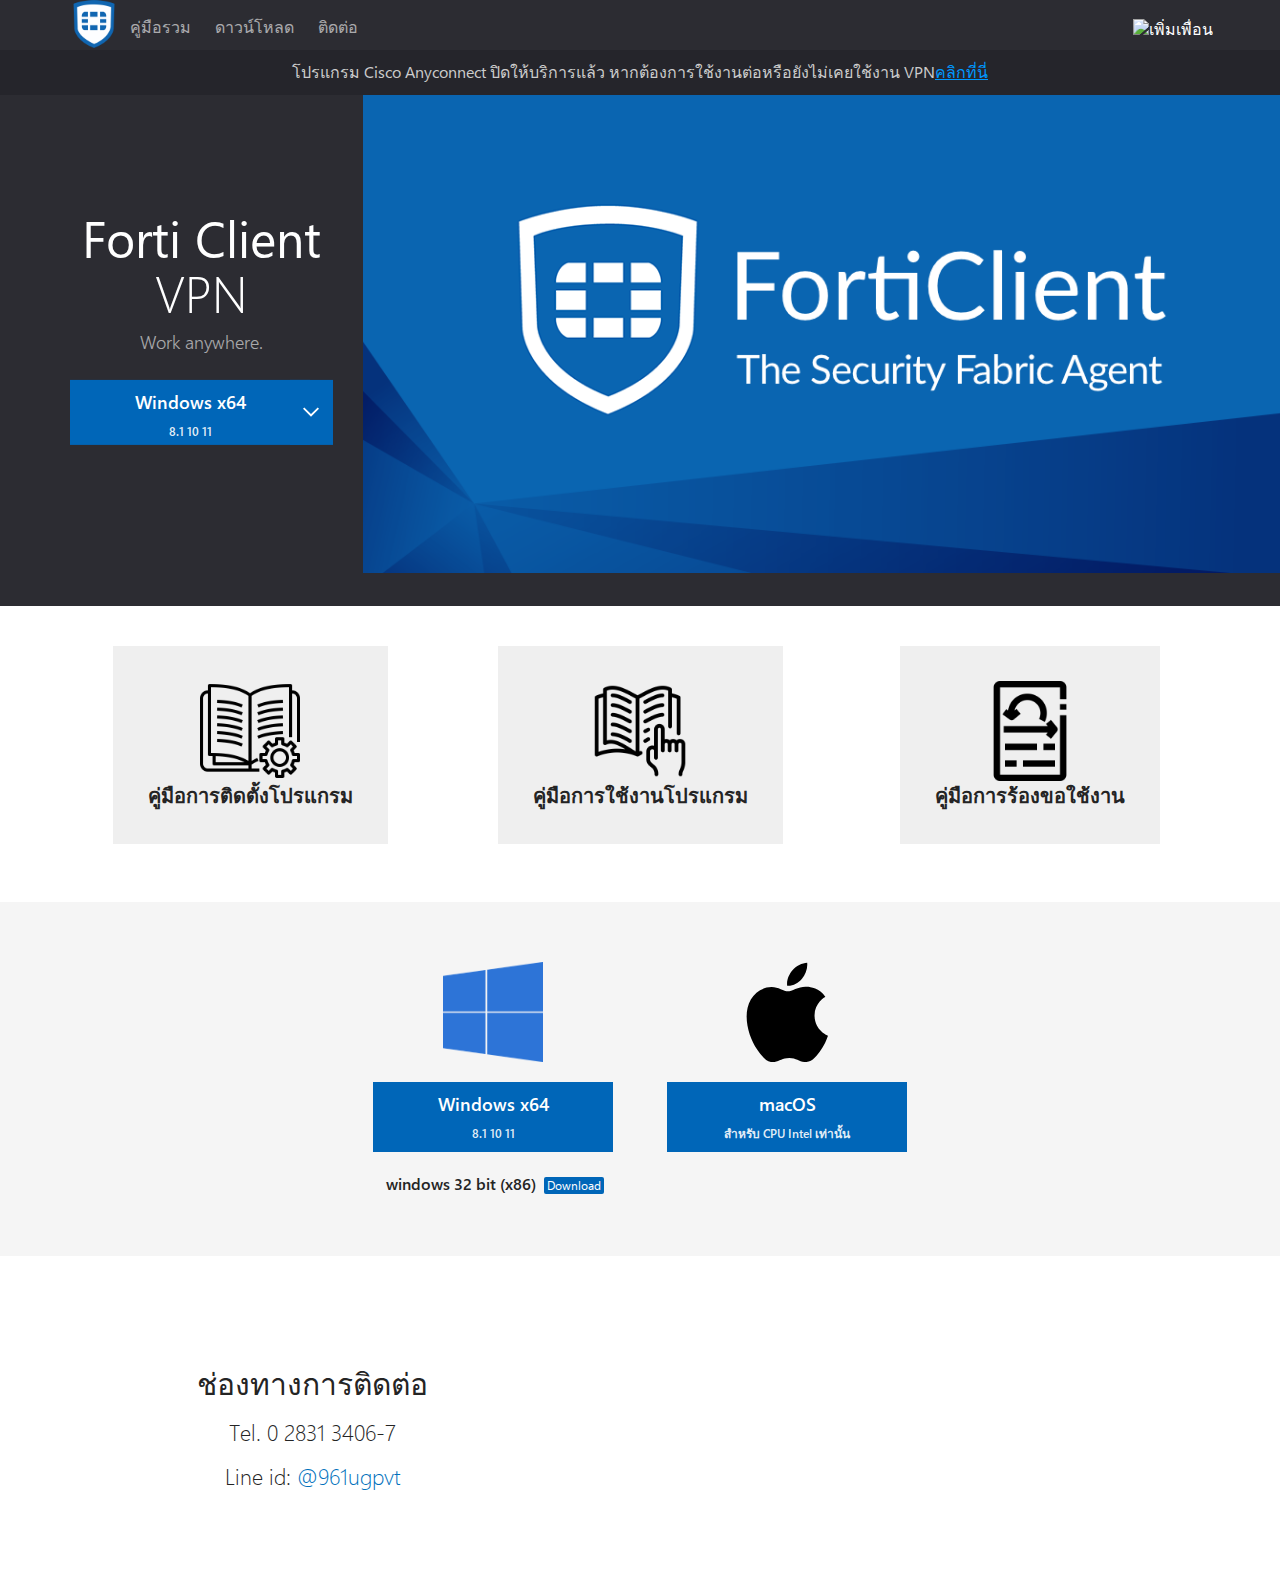
==== index.html @ 99573b60 "optimize" ====
<!DOCTYPE html><html lang="en"><head>
  <head>
    <title>docs THP VPN</title>
    <meta charset="utf-8">
    <meta name="viewport" content="width=device-width, initial-scale=1">
    <link rel="stylesheet" href="css/bootstrap.min.css">
    <link rel="stylesheet" href="css/style.css">
    <link rel="icon" type="images/x-icon" href="images/apple-touch-icon.png">
    <style>img { max-width: 150%;width: 1000; }</style>
    
  </head>

<body class="home">

  <div id="main">
          <div class="navbar-fixed-container">
          	<div class="navbar navbar-inverse navbar-fixed-top " data-spy="affix" data-offset-top="1">
          		    <nav role="navigation" aria-label="Top Level">
          	        <div class="container">
                      <div class="navbar-header">
                        <a class="navbar-fixed-container"  href="#"><img src="images/apple-touch-icon.png" alt="..." height="48"></a>
                      </div>
          	            <div class="navbar-collapse collapse">
                          
          	                <ul class="nav navbar-nav navbar-left">
          	                    <li><a id="nav-docs" href="#manaul">คู่มือรวม</a></li>
          	                    <li><a id="nav-updates" href="#alt-downloads">ดาวน์โหลด</a></li>
          	                    <li><a id="nav-blogs" href="#contact">ติดต่อ</a></li>
          	                </ul>
          
          	                <ul class="nav navbar-nav navbar-right" role="presentation">
          	                   <li><a href="https://lin.ee/IXZnVrP" target="_blank"><img src="https://scdn.line-apps.com/n/line_add_friends/btn/th.png" alt="เพิ่มเพื่อน" height="36" border="0" ></a></li></button>
                                
          	                </ul>
          	            </div>
          	        </div>
          	    </nav>
          	<!-- </div> -->
          </div>
    </div>          <div class="updates-banner home ">
              <div class="container">
                  <p class="message"> โปรแกรม Cisco Anyconnect ปิดให้บริการแล้ว หากต้องการใช้งานต่อหรือยังไม่เคยใช้งาน VPN<a href="docs/คู่มือการใช้งานระบบ IT Service .pdf" target="_blank" >คลิกที่นี่</a></p>
              </div>
              <div tabindex="0" role="button" title="Dismiss this update" class="dismiss-btn" id="banner-dismiss-btn"><span class="sr-only">Dismiss this update</span><span aria-hidden="true" class="glyph-icon"></span></div>
          </div>      <div role="main" id="main-content">
        <div class="jumbotron home">
    <div class="container">
        <div class="row">
            <div class="col-md-3 copy">
                <h1><strong>Forti Client</strong>VPN</h1>
                <div class="lead">
                    <p>
                        Work anywhere.</p>
                </div>

                <div id="download-buttons" class="download-hero alt-downloads">
                    <!-- Download for user's current OS -->
                    <div class="primary-buttons">
                      <a class="link-button" href="https://drive.usercontent.google.com/download?id=1W18sMbjW-dSCOQ0Ag4j1mIBR_HqLy32Y&export=download&authuser=0&confirm=t&uuid=a47991e5-3f6d-491d-9067-3ea6e6df6b5f&at=APZUnTWvs3CaSl7glqOkt0pRFzVC:1701162032728" target="_blank" id="nav-download">
                        Windows x64<small>8.1 10 11</small></a>
                    </div>
                        <button id="download-dropdown" title="Other platforms and Insiders Edition" class="link-button download-dropdown" type="button" aria-haspopup="true" aria-labelledby="download-matrix-label"></button>
                    <div id="download-matrix" aria-expanded="false" aria-labelledby="download-matrix-label" role="menu">
                        <table>
                            <colgroup>
                                <col span="3">
                                <col span="2" class="insiders-column">
                            </colgroup>
                            <thead>
                                <tr>
                                    <th scope="col"></th>
                                    <th scope="col"></th>
                                    <th class="build-header" scope="col">User</th>
                                </tr>
                            </thead>
                
                            <tbody class="os-group">
                                <tr>
                                    <td class="os" scope="row">macOS</td>
                                    <td class="download-type">Installer</td>
                                    <td><a role="link" href="https://drive.google.com/file/d/1xZ-4vBY6K-WxINO3zidxE2-xnFXLzWLI/view?usp=drive_link" target="_blank">
                                        <img class="download-stable-icon" src="images/download_blue.svg" alt="Download Stable">
                                        <img class="download-stable-icon-accessible" src="images/download_yellow.svg" alt="Download Stable">
                                        </a>
                                    </td>
                                </tr>
                            </tbody>
                
                            <tbody class="os-group">
                                <tr>
                                    <td class="os" scope="row">Windows x86</td>
                                    <td class="download-type">Installer</td>
                                    <td><a role="link" href="https://drive.google.com/file/d/1MEqQChiNO2P0hLGDK0zwARYVns0U-Q-l/view?usp=drive_link" target="_blank">
                                        <img class="download-stable-icon" src="images/download_blue.svg" alt="Download Stable">
                                        <img class="download-stable-icon-accessible" src="images/download_yellow.svg" alt="Download Stable">
                                        </a>
                                    </td>
                                </tr>
                            </tbody>
                        </table>
                    </div>
                    </p>
                </div>            </div>
            <div class="col-sm-7 col-xs-3">
              <img class="download-icon" src="images/unnamed.png" >
                <!-- <div class="screenshot"></div> -->
            </div>
        </div>
    </div>
</div>
<div id="manaul" class="value-props">
  
    <div class="container">
      
        <div class="row">
          <div class="col-md-4 col-xs-6"><a class="value-prop" id="" href="https://drive.google.com/drive/folders/1BemTgVOzoAbQRNlOjLrfPfoh1gvj32aT?usp=drive_link" target="_blank"><button><div class=""> <img src="images/install.png" width="100" height="100"></div>คู่มือการติดตั้งโปรแกรม</a></div></button>
          <div class="col-md-4 col-xs-6"><a class="value-prop" id="" href="docs/คู่เข้าใช้งาน VPN Forticlient สำหรับ windows.pdf " target="_blank"><button><div class=""> <img src="images/book.png" width="100" height="100" alt=""></div>คู่มือการใช้งานโปรแกรม</a></div></button>
          <div class="col-md-4 col-xs-6"><a class="value-prop" id="" href="docs/คู่มือการใช้งานระบบ IT Service .pdf" target="_blank"><button><div class=""> <img src="images/request.png" width="100" height="100" alt=""></div>คู่มือการร้องขอใช้งาน</a></div></button>
        </div>
        <br></br>
    </div>
</div>

<!-- <!-- Swimlanes -->
<div class="swimlane-container">
    <div id="alt-downloads" class="swimlane alt-downloads download-buttons">
      <div class="buttons">
        <div class="download">
          <div class="logo windows"></div>
          <a class="link-button" href="https://drive.google.com/file/d/1W18sMbjW-dSCOQ0Ag4j1mIBR_HqLy32Y/view?usp=drive_link" target="_blank" id="nav-download">
            Windows x64<small>8.1 10 11</small></a>
    
          <table class="win-downloads">
            <tbody>
              <tr>
                <td><strong>windows 32 bit (x86)</strong></td>
                <td><a class="dlink platform-link" href="https://drive.google.com/file/d/1MEqQChiNO2P0hLGDK0zwARYVns0U-Q-l/view?usp=drive_link" target="_blank" role="link" aria-label="Windows User install 64-bit x64">Download</a></td>
              </tr>
              
            </tbody>
          </table>
        </div>
        <div class="download">
          <div class="logo mac"></div>
          <a class="link-button" href="https://drive.google.com/file/d/1xZ-4vBY6K-WxINO3zidxE2-xnFXLzWLI/view?usp=drive_link" target="_blank" id="nav-download">
            macOS<small>สำหรับ CPU Intel เท่านั้น</small></a>
    
  
          </table>
        </div>
      </div>
    
    </div>
    <div id="contact" class="row">
      <div class="col-md-6">
          <div class="terms text-center">
            <br></br>
            <br></br>
            <h2>ช่องทางการติดต่อ</h2>
              <h3>Tel. 0 2831 3406-7</h3>
              <p class="call-to-action"><h3>Line id: <a href="https://lin.ee/IXZnVrP" target="_blank" id="alt-downloads-insiders">@961ugpvt</h3></a></p>
          </div>
      </div>
  </div>
</div>
  <script src="js/index.js"></script>
</body></html>
---- css/style.css ----
﻿html{margin:0;padding:0;min-height:100%;position:relative}body{margin:0;padding:0}button{border:none}*{font-family:"Segoe UI","Helvetica Neue","Helvetica",Arial,sans-serif}code,kbd,pre,samp,code *{font-family:Menlo,Monaco,Consolas,"Courier New",monospace !important}html{font-size:10px}@media(max-width: 767px){html{font-size:8.5px}}@media(min-width: 768px){html{font-size:9px}}@media(min-width: 992px){html{font-size:9.5px}}@media(min-width: 1200px){html{font-size:10px}}@font-face{font-family:"Segoe UI";src:url("../fonts/latest.eot"),url("../fonts/latest.eot#iefix") format("embedded-opentype");src:local("Segoe UI Light"),url("../fonts/latest.woff2") format("woff2"),url("../fonts/latest.woff") format("woff"),url("../fonts/latest.ttf") format("truetype"),url("../images/latest_4.svg#web") format("svg");font-weight:200}@font-face{font-family:"Segoe UI";src:url("../fonts/latest_1.eot"),url("../fonts/latest_1.eot#iefix") format("embedded-opentype");src:local("Segoe UI Semilight"),url("../fonts/latest_1.woff2") format("woff2"),url("../fonts/latest_1.woff") format("woff"),url("../fonts/latest_1.ttf") format("truetype"),url("../images/latest_3.svg#web") format("svg");font-weight:300}@font-face{font-family:"Segoe UI";src:url("../fonts/latest_2.eot"),url("../fonts/latest_2.eot#iefix") format("embedded-opentype");src:local("Segoe UI"),url("../fonts/latest_2.woff2") format("woff"),url("../fonts/latest_2.woff") format("woff"),url("../fonts/latest_2.ttf") format("truetype"),url("../images/latest_1.svg#web") format("svg");font-weight:400}@font-face{font-family:"Segoe UI";src:url("../fonts/latest_4.eot"),url("../fonts/latest_4.eot#iefix") format("embedded-opentype");src:local("Segoe UI Semibold"),url("../fonts/latest_4.woff2") format("woff"),url("../fonts/latest_3.woff") format("woff"),url("../fonts/latest_3.ttf") format("truetype"),url("../images/latest_2.svg#web") format("svg");font-weight:600}@font-face{font-family:"Segoe UI";src:url("../fonts/latest_3.eot"),url("../fonts/latest_3.eot#iefix") format("embedded-opentype");src:local("Segoe UI Bold"),url("../fonts/latest_3.woff2") format("woff"),url("../fonts/latest_4.woff") format("woff"),url("../fonts/latest_4.ttf") format("truetype"),url("../images/latest.svg#web") format("svg");font-weight:700}.light{font-weight:200}.semilight{font-weight:300}.normal,.regular{font-weight:400}.semibold{font-weight:600}b,.bold{font-weight:700}body{font-weight:400;color:#242424;text-rendering:optimizeLegibility}h1,h2,h3{font-family:"Segoe UI","Helvetica Neue","Helvetica",Arial,sans-serif;font-weight:100}h1,.faux-h1{font-size:3rem}h2,.faux-h2{font-size:2.2rem}h3,.faux-h3{font-size:1.8rem}h4,.faux-h4{font-size:1.5rem;font-weight:600}@media(min-width: 768px){h1,.faux-h1{font-size:4rem}h2,.faux-h2{font-size:3rem}h3,.faux-h3{font-size:2.2rem}}.wrap-together{display:inline-block}a{color:#0071bc;text-decoration:none}a:hover,a:focus{color:#005893;text-decoration:underline}@media only screen and (-webkit-min-device-pixel-ratio: 2),only screen and (min-resolution: 192dpi){body{-webkit-font-smoothing:antialiased}}@media(max-width: 991px){.container{width:initial}.navbar-header{float:initial}.navbar-collapse.collapse{display:none !important;overflow:auto !important}.navbar-collapse.in{display:block !important;overflow-y:auto}.navbar-fixed-bottom .navbar-collapse,.navbar-fixed-top .navbar-collapse,.navbar-static-top .navbar-collapse{padding-right:15px;padding-left:15px}.container-fluid>.navbar-collapse,.container-fluid>.navbar-header,.container>.navbar-collapse,.container>.navbar-header{margin-right:-15px;margin-left:-15px}.navbar-toggle{display:initial}.navbar-nav>li{float:initial}.navbar-nav>li>a{padding-top:10px;padding-bottom:10px}.nav.navbar-nav{margin:7.5px -15px}.nav.navbar-nav.navbar-right{margin:0px -15px}.navbar-left{float:initial !important}.navbar-right{float:initial !important}}@media(max-width: 991px){.navbar.home>.container{background-color:rgba(0,0,0,.3)}.navbar .navbar-brand{margin-left:15px}.navbar-inverse .navbar-nav>li>a{opacity:1}}blockquote{font-size:1.6rem}textarea{resize:none;overflow-y:scroll}a:focus{outline-offset:1px}.visible{visibility:"visible"}button,.link-button{font-family:"Segoe UI","Helvetica Neue","Helvetica",Arial,sans-serif;font-weight:600;font-size:20px;padding:15px 35px;display:inline-block;color:inherit;cursor:pointer}.link-button:hover{text-decoration:none;color:inherit}.dlink{cursor:pointer}.platform-link{background:#0066b8;color:#fff;display:inline-block;border-radius:2px;padding:0 3px;white-space:nowrap;font-size:12px}.platform-link:hover{background-color:#005ba4;color:#fff;text-decoration:none}.platform-link:focus{background-color:#005ba4;color:#fff;text-decoration:none;outline-offset:1px}.main-container{min-height:100%;position:relative}.body-content{padding-top:25px;padding-bottom:40px}.row.display-flex{display:flex;flex-wrap:wrap}.row.display-flex>[class*=col-]{display:flex;flex-direction:column;flex-grow:1}#main-content .body h1{display:inline-block;padding-bottom:7px;padding-top:5px}.swimlane{padding:6rem 0 6rem;min-height:30rem;position:relative}.swimlane:nth-child(odd){background-color:#f5f5f5}.swimlane:nth-child(even){background-color:initial}.download-button,.navbar .navbar-right .link-button{background-color:#0066b8}.download-button:hover,.navbar .navbar-right .link-button:hover,.download-button:active,.navbar .navbar-right .link-button:active,.download-button:focus,.navbar .navbar-right .link-button:focus{background-color:#005ba4}.action-button{background-color:#373277}.action-button:hover,.action-button:active,.action-button:focus{background-color:rgba(55,50,119,.8)}iframe[name=google_conversion_frame]{position:absolute}.navbar-fixed-container{background-color:#2c2c32;height:50px}.navbar{font-size:16px;-webkit-border-radius:0;-moz-border-radius:0;-o-border-radius:0;border-radius:0}#nav-download .download-icon{display:inline}#nav-download .download-icon-inverted{display:none}@media screen and (-ms-high-contrast: black-on-white){#nav-download .download-icon{display:none}#nav-download .download-icon-inverted{display:inline}}.navbar .navbar-brand{position:relative;background-image:url("[data-uri]");background-size:24px 24px;background-repeat:no-repeat;background-position:left 50%;padding-left:36px;font-size:20px;letter-spacing:-0.04rem;color:#fff;min-height:50px;padding-top:15px;line-height:20px}@media(max-width: 320px){.navbar .navbar-brand{font-size:15px;background-size:18px;padding-left:30px}}.navbar-inverse{background:#2c2c32;border:none;margin-bottom:0}.navbar-inverse.navbar-fixed-top::before{content:"";display:block;height:100%;width:100%;position:absolute;top:0;left:0;opacity:0;-webkit-box-shadow:0px 3px 3px 0px rgba(0,0,0,.33);-moz-box-shadow:0px 3px 3px 0px rgba(0,0,0,.33);box-shadow:0px 3px 3px 0px rgba(0,0,0,.33);transition:all .2s ease-out}.navbar-inverse.navbar-fixed-top.affix::before{opacity:1}.navbar-inverse.home{width:100%}@media(min-width: 992px){.navbar-nav>li>a{padding-top:17px;padding-bottom:13px}}.navbar li>a{cursor:pointer;padding-left:12px;padding-right:12px}.navbar-right{height:50px}.navbar-left li>a{opacity:.6;-webkit-transition:opacity .08s ease-in;-moz-transition:opacity .08s ease-in;-o-transition:opacity .08s ease-in;transition:opacity .08s ease-in}@media screen and (-ms-high-contrast: active){.navbar-left li>a{opacity:1}}.navbar-left li>a:hover{opacity:1}.navbar-inverse .navbar-nav>.active>a,.navbar-inverse .navbar-nav>.active>a:focus,.navbar-inverse .navbar-nav>.active>a:hover{opacity:1;background:none}.navbar-inverse .navbar-nav>li>a{color:#fff}.navbar .navbar-right{display:block}.navbar .search-icon{display:inline}.navbar .search-btn .search-icon-inverted{display:none}@media screen and (-ms-high-contrast: black-on-white){.navbar .search-icon{display:none}.navbar .search-icon-inverted{display:inline}}.navbar .navbar-right .link-button{color:#fff;font-size:16px;line-height:100%;padding:17px 20px;height:50px}@media(min-width: 992px){.navbar .navbar-right .link-button{padding-left:40px}.navbar .navbar-right .link-button img{display:block;position:absolute;left:15px}}.navbar-collapse{border:none;-moz-box-shadow:none;-webkit-box-shadow:none;box-shadow:none}.navbar-inverse .navbar-toggle,.navbar-inverse .navbar-toggle:focus,.navbar-inverse .navbar-toggle:hover{border:none}.navbar-inverse .navbar-toggle:focus{background-color:rgba(0,0,0,0)}.navbar-inverse .navbar-toggle:hover,.navbar-inverse .navbar-toggle:focus{background-color:#0072be}#skip-to-content{background-color:rgba(0,0,0,.9) !important;color:#fff;font-size:16px;padding:8px 10px;margin-top:4px;position:absolute;z-index:10;opacity:0;width:180px;left:0;right:0;margin:auto;text-decoration:none;border-radius:0 0 10px 10px;text-align:center;top:-38px}#skip-to-content:focus{opacity:1;transition:opacity .2s;top:initial}.updates-banner{background-color:#25252b;color:#ccc;font-size:1.6rem;position:relative;z-index:1}.updates-banner a{color:#0098ff}.updates-banner .container{padding:0}.updates-banner .container p{text-align:center;margin:1.1rem 0;padding-right:4.2rem;padding-left:4.2rem}.updates-banner .container p a{text-decoration:underline}.updates-banner .container p a:hover,.updates-banner .container p a:focus{text-decoration:none}.updates-banner .dismiss-btn{position:absolute;top:0;right:0;height:100%;width:4.2rem;cursor:pointer}.updates-banner .dismiss-btn{opacity:.5;border:2px solid rgba(0,0,0,0);cursor:pointer;outline:none}.updates-banner .dismiss-btn:hover{opacity:1}.updates-banner .dismiss-btn:focus{opacity:.75;border:2px solid #fff}.updates-banner .dismiss-btn .glyph-icon::after{content:"×";font-size:24px;font-weight:bold;display:block;margin-left:10px}.updates-banner.home p{padding:0 12%}.updates-banner.home .dismiss-btn{display:none}.navbar-header .search,.navbar-header .search-btn,.navbar-right .search,.navbar-right .search-btn{display:none}.search .search-form{margin:20px 0}.search .search-form .input-group{width:100%}.search .search-form .input-group .form-control{border-radius:4px;padding-right:30px;width:183px}.search .search-form .input-group button{padding:6px 10px;background-color:rgba(0,0,0,0)}.search .search-form .input-group button:hover{color:#0072be}.search .search-form .input-group button:active{-webkit-box-shadow:none !important;box-shadow:none !important}.search .search-form .input-group-btn{position:absolute;width:36px;z-index:5}.nav .search .search-form{margin:0}.nav .search .search-form .form-control{background:rgba(255,255,255,.08);border:none;height:50px;padding:6px 15px 6px 40px;border-radius:0;color:#fff;-webkit-transition:opacity .08s ease-in;-moz-transition:opacity .08s ease-in;-o-transition:opacity .08s ease-in;transition:opacity .08s ease-in}.nav .search .search-form .form-control:hover{outline:1px solid rgba(255,255,255,.2);outline-offset:-1px;background:rgba(255,255,255,.18)}.nav .search .search-form .form-control:focus,.nav .search .search-form .form-control:active{outline:1px solid rgba(255,255,255,.5);outline-offset:-1px;box-shadow:none}.nav .search .search-form .form-control:-webkit-autofill{-webkit-box-shadow:0 0 0 1000px #5b5790 inset;padding-left:15px;-webkit-text-fill-color:#fff !important;padding:6px 15px 6px 40px}.nav .search .search-form .form-control::-webkit-input-placeholder{color:rgba(255,255,255,.8);font-family:"Segoe UI","Helvetica Neue","Helvetica",Arial,sans-serif;font-weight:300}.nav .search .search-form .form-control:-moz-placeholder{color:rgba(255,255,255,.8);font-family:"Segoe UI","Helvetica Neue","Helvetica",Arial,sans-serif;font-weight:300}.nav .search .search-form .form-control:-ms-input-placeholder{color:rgba(255,255,255,.8);font-family:"Segoe UI","Helvetica Neue","Helvetica",Arial,sans-serif;font-weight:300}.nav .search .search-form .form-control::-ms-input-placeholder{color:rgba(255,255,255,.8);font-family:"Segoe UI","Helvetica Neue","Helvetica",Arial,sans-serif;font-weight:300}@media screen and (-ms-high-contrast: white-on-black){.nav .search .search-form{height:30px}}@media screen and (-ms-high-contrast: white-on-black){.nav .search .search-form>.input-group{border:2px solid #fff}}@media screen and (-ms-high-contrast: black-on-white){.nav .search .search-form>.input-group{border:2px solid #000}}.nav .search .search-form:hover .form-control,.nav .search .search-form .form-control:focus{opacity:1}.nav .search .search-form .input-group-btn{width:28px;left:8px}.nav .search .search-form .input-group button{padding:13px 6px 17px 6px;border:0}.nav .search .search-form .search-icon{display:inline}.nav .search .search-form .search-icon-inverted{display:none}@media screen and (-ms-high-contrast: black-on-white){.nav .search .search-form .search-icon{display:none}.nav .search .search-form .search-icon-inverted{display:inline}}.navbar-header .search{position:relative;float:right;width:150px}.navbar-header .search-btn{position:relative;float:right;margin-top:8px;border:none}.navbar .search-btn{color:#fff;height:32px;padding:17px 10px;height:50px;margin-right:5px;opacity:.5;border:none;-webkit-transition:opacity .08s ease-in;-moz-transition:opacity .08s ease-in;-o-transition:opacity .08s ease-in;transition:opacity .08s ease-in}.navbar .search-btn img{display:block}.navbar .search-btn:focus{background-color:rgba(0,0,0,0);opacity:1}.navbar .search-btn:hover{opacity:1}.navbar .search-btn:active{-webkit-box-shadow:none !important;-moz-box-shadow:none !important;-o-box-shadow:none !important;box-shadow:none !important}.body-content.search .search-form .input-group{max-width:300px}.body-content.search .search-form .form-control{padding-right:34px;width:100%}.body-content.search .search-form .form-control:focus{border-color:#0071bc}.body-content.search .search-form button{padding:6px 5px}.body-content.search .search-form .input-group-btn{right:7px;width:28px}.body-content.search .search-form .search-icon{display:none}.body-content.search .search-form .search-icon-inverted{display:inline}@media screen and (-ms-high-contrast: white-on-black){.body-content.search .search-form .search-icon{display:inline}.body-content.search .search-form .search-icon-inverted{display:none}}.search .count{font-size:18px}.search .search-results{padding:0;margin:20px 0;list-style:none}.search .search-results .result{margin-bottom:30px}.search .search-results .result b{background-color:rgba(0,114,190,.15)}.search .search-results .result h3{font-family:"Segoe UI","Helvetica Neue","Helvetica",Arial,sans-serif;font-weight:600;font-size:2.4rem;text-overflow:ellipsis;margin-top:0}.search .search-results .snippet{margin-top:10px}@media(min-width: 480px){.navbar-left .search{display:none}}@media(min-width: 480px)and (max-width: 599px){.navbar-header .search-btn{display:block}}@media(min-width: 600px)and (max-width: 767px){.navbar-header .search{display:block}}@media(min-width: 992px)and (max-width: 1199px){.navbar-right .search{display:none}.navbar-right .search-btn{display:block}}@media(min-width: 1200px){.navbar-right .search{display:block}.navbar-right .search-small{display:none}}body{margin-bottom:135px}footer{position:absolute;left:0;bottom:0;height:135px;width:100%}footer{background-color:#333;font-size:12px;color:#fff;padding:25px 0}footer #footer-community{color:#fff;cursor:pointer}footer .left{font-size:14px}footer .message{display:none}footer .twitter-follow-button{vertical-align:bottom;margin-right:15px;margin-bottom:10px}footer .github-star-button{top:5px;position:relative}footer .github-star-button,footer .twitter-follow-button{margin-bottom:20px;display:inline-block}footer .right>*{display:inline-block;vertical-align:top}footer .links{padding:0}footer .links li{display:inline-block}footer .links li:not(:last-child){padding-right:20px}footer .links a{color:#fff}footer .links a:hover{color:#b4a0ff;text-decoration:none}footer .copyright{margin-left:30px}footer .copyright .logo{display:block;margin-bottom:2px}@media(max-width: 480px){footer{height:170px}body{margin-bottom:170px}footer .copyright{display:block;margin-left:0}}@media(max-width: 380px){footer{height:200px}body{margin-bottom:200px}footer .copyright{display:block;margin-left:0}}@media(min-width: 1200px){footer{height:90px}body{margin-bottom:90px}}@media(min-width: 400px){footer .twitter-follow-button{height:20px}}@media(min-width: 530px){footer .message{display:inline-block}.twitter-follow-button{margin-left:15px}}@media(min-width: 992px){footer .github-star-button,footer .twitter-follow-button{margin-bottom:0}footer .right{margin-top:0;text-align:right}}.microsoft-logo-inverted{display:none}@media screen and (-ms-high-contrast: black-on-white){.microsoft-logo{display:none}.microsoft-logo-inverted{display:inline}}.alt-downloads{text-align:center}.alt-downloads .snap-button{text-align:left;padding-left:2px}.alt-downloads .download-icon{display:inline}.alt-downloads .download-icon-accessible{display:none}@media screen and (-ms-high-contrast: black-on-white){.alt-downloads .download-icon-accessible{display:inline}.alt-downloads .download-icon{display:none}}.alt-downloads .download{padding:0 25px;display:inline-block;vertical-align:top}.alt-downloads .home.download{display:none}.alt-downloads.win .download.osx{display:inline-block}.alt-downloads.win .download.linux{display:inline-block}.alt-downloads.linux .download.osx{display:inline-block}.alt-downloads.linux .download.win{display:inline-block}.alt-downloads.osx .download.win{display:inline-block}.alt-downloads.osx .download.linux{display:inline-block}.alt-downloads .logo{height:100px;width:100px;background-size:contain !important;margin:0 auto;-ms-high-contrast-adjust:none}.alt-downloads .logo.windows{background:url("../images/windows-logo.png") center center no-repeat}.alt-downloads .logo.mac{background:url("../images/apple-logo.svg") center center no-repeat}@media screen and (-ms-high-contrast: white-on-black){.alt-downloads .logo.mac{background-image:url("../images/apple-logo-inverted.svg")}}.alt-downloads .logo.linux{background:url("../images/linux-logo.png") center center no-repeat}.alt-downloads .link-button{color:#fff;margin:20px 0 5px;padding:10px 0;font-size:1.8rem;width:240px;background-color:#0066b8}.alt-downloads .link-button small{display:block;margin-top:.75rem;color:rgba(255,255,255,.9);font-size:1.2rem}.alt-downloads .link-button small.build-type{margin-top:0;font-size:1.4rem;font-weight:300}.alt-downloads .link-button:hover{background-color:#005ba4}.alt-downloads .link-button:focus{background-color:#005ba4;outline-offset:1px}.alt-downloads .link-button[data-os=linux64_deb],.alt-downloads .link-button[data-os=linux64_rpm]{width:147px}.alt-downloads .link-button img{position:relative;top:-2px;margin-right:10px}@media screen and (-ms-high-contrast: active){.alt-downloads .link-button{border:2px #fff solid}}.alt-downloads .sublink{display:block;font-size:12px}.alt-downloads .terms{padding:4rem 19%}.alt-downloads .terms p{font-size:1.4rem;line-height:3rem}.alt-downloads .swimlane{min-height:auto;padding:1.5rem}.alt-downloads.insiders-callout .swimlane{margin-bottom:2rem}.alt-downloads.insiders-callout .swimlane h2{font-weight:600;margin-bottom:.5rem;color:#242424;font-size:2.1rem}.alt-downloads.insiders-callout .swimlane .call-to-action{font-size:1.8rem;color:#242424}.cli-downloads{height:48px}@media(min-width: 1200px){.alt-downloads .terms{padding:20px 20%}}.home .alt-downloads .swimlane{padding-top:0}#alt-downloads .win-downloads{width:94%}#alt-downloads .linux-downloads{width:55%}#alt-downloads .mac-downloads{width:47%}#alt-downloads .win-downloads,#alt-downloads .linux-downloads,#alt-downloads .mac-downloads{margin-top:16px;margin-left:auto;margin-right:auto}#alt-downloads table.win-downloads col:nth-of-type(1),.insiders-builds table.win-downloads col:nth-of-type(1){width:135px}#alt-downloads table.linux-downloads col:nth-of-type(1),.insiders-builds table.linux-downloads col:nth-of-type(1){width:75px}#alt-downloads table.win-downloads col:nth-of-type(2),#alt-downloads table.win-downloads col:nth-of-type(3),#alt-downloads table.linux-downloads col:nth-of-type(2),#alt-downloads table.linux-downloads col:nth-of-type(3),.insiders-builds table.win-downloads col:nth-of-type(2),.insiders-builds table.win-downloads col:nth-of-type(3),.insiders-builds table.linux-downloads col:nth-of-type(2),.insiders-builds table.linux-downloads col:nth-of-type(3){width:45px}.download-btns.insiders-builds .win-downloads,.download-btns.insiders-builds .linux-downloads,.download-btns.insiders-builds .mac-downloads{margin:16px auto 20px auto}.download-btns button{font-weight:700;font-size:1.8rem;padding:10px 0;margin:20px 0 5px;display:inline-block;color:#fff;cursor:pointer;background-color:#0066b8;text-decoration:none;width:280px}.download-btns button img{position:relative;top:-2px;margin-right:10px}@media screen and (-ms-high-contrast: active){.download-btns button{border:2px solid #fff}}.download-btns .linux .left-btn{margin-left:5px}.download-btns .linux button{width:147px}.download-btns small{font-size:1.2rem;color:rgba(255,255,255,.9);display:block}.download-btns .alts{margin-top:16px}.download-btns .alts a{cursor:pointer}.download-btns .alts table td{padding:0 2px}.download-btns .alts table td.snap-button{text-align:left;padding-left:2px}ul.video-list{counter-reset:section;list-style:none;padding-left:0;position:relative}ul.video-list .video:not(:last-of-type) a{border-bottom:2px solid #e6e6e6}ul.video-list a{position:relative;padding:2rem 2rem 2rem 4.2rem;display:flex;box-sizing:border-box}ul.video-list a .info::before{counter-increment:section;content:counter(section);position:absolute;left:1.5rem;color:#000}ul.video-list a .info>p,ul.video-list a .info>span{color:#000}ul.video-list a .info .title{padding-top:0px;margin-bottom:.7rem}ul.video-list a .info .description{margin-bottom:0;font-size:1.4rem}ul.video-list a .info .duration,ul.video-list a .info .duration span{color:#6e6e6e;font-size:1.2rem}ul.video-list a:hover,ul.video-list a:focus{text-decoration:none}ul.video-list a:hover{background:#f2f2f2}ul.video-list a:hover::after{content:"";display:block;width:6rem;height:6rem;position:absolute;background:url("../images/play.svg");background-size:6rem;top:3rem;left:8.6rem}ul.video-list .thumb{max-height:10.25rem;padding-right:2rem;position:relative;float:left}@media(max-width: 480px){ul.video-list .thumb{float:none}}.errors{background-color:#373277;color:#fff}.errors .container{padding-top:8%}.errors h1,.errors h2{text-align:center;margin:15px 0}.errors .graphic{display:block;margin:25px auto 25px auto}.errors .graphic.notfound{width:80%}.errors .graphic.cloud{height:175px}.errors .support{text-align:center;margin-top:15%}.errors .support a{color:#fff;font-size:20px;opacity:.65;margin:0 15px}.errors .support a:hover{opacity:1}@media(min-width: 400px){.errors .graphic.notfound{width:70%}.errors .graphic.cloud{height:275px}}@media(min-width: 768px){.errors .graphic{margin-top:0;margin-bottom:50px}.errors .graphic.notfound{width:50%}.errors .graphic.cloud{height:300px}.errors .support{margin-top:100px}}@media(max-width: 991px){.social-proof>.container{padding-left:6rem;padding-right:6rem}}.social-proof .carousel{background-color:rgba(0,0,0,0)}.social-proof .carousel-control{background:rgba(0,0,0,0);width:5%}.social-proof .carousel-control .glyphicon{margin-top:-37px;color:#000;text-shadow:initial}.social-proof .carousel-control:focus .glyphicon{outline-style:auto;outline-color:#000}.social-proof .carousel-control:hover .glyphicon{color:gray}@media(min-width: 768px){.social-proof .carousel-control.left .glyphicon{margin-left:-4rem}.social-proof .carousel-control.right .glyphicon{margin-right:-4rem}}@media(max-width: 767px){.social-proof .carousel-control .glyphicon{margin-top:initial;top:180px}}.social-proof .container{padding-top:15px}.social-proof .tweets>div{padding-top:1rem;padding-bottom:1rem;min-height:85px}@media(min-width: 992px){.social-proof .tweets>div{flex-basis:0}.social-proof .tweets>div:not(:last-child){border-right:#f2f2f2 solid 1px}}.social-proof .tweets>div::after{background-image:url("../images/firststart-sidebar-sprite.svg");content:"";width:1.6rem;height:1.8rem;background-size:8rem 1.6rem;background-repeat:no-repeat;position:absolute;right:1.5rem;top:1.6rem;opacity:.2;background-position:50% 50%}.social-proof .profile-image{width:7.2rem;height:7.2rem;background-size:100%;background-position:50% 25%;border-radius:50%;box-shadow:2px 2px 2px 0 rgba(0,0,0,.2);background-image:url("");position:absolute}.social-proof .text-content{padding-left:8.2rem;padding-top:5px}.social-proof .attribution{color:#000}.social-proof .attribution:hover{text-decoration:none;color:#0072be}.social-proof .name{font-size:1.4rem;font-weight:700}.social-proof .handle{font-size:1.2rem;color:#6e6e6e}@media(max-width: 1199px){.social-proof .handle{display:block}}.social-proof .tweet-body{font-weight:300;font-size:1.8rem;line-height:2.4rem}@media(max-width: 767px){.social-proof .tweet-body{min-height:7.2rem}}@media(min-width: 768px)and (max-width: 991px){.social-proof .tweet-body{min-height:4.8rem}}@media(min-width: 992px)and (max-width: 1199px){.social-proof .tweet-body{min-height:16.8rem}}@media(min-width: 1200px){.social-proof .tweet-body{min-height:12rem}}pre.shiki{padding:.5em .7em;margin-top:1em;margin-bottom:1em;background-color:#fff;border:1px solid #949494;border-radius:4px}pre.shiki code{tab-size:2}pre.shiki .language-id{position:absolute;padding:.2em .4em;right:0;border:1px solid #eee;transform:translate(calc(-1.1em - 1px), -0.6em);user-select:none}.home .jumbotron{overflow:hidden;background-color:#2c2c32;color:#fff;padding:0}.home .jumbotron.home{text-align:center;overflow:visible;position:relative;z-index:1}.home .jumbotron.home .lead,.home .jumbotron.home .lead p{padding:0;margin:0}@media(min-width: 992px){.home .jumbotron .row:first-child{height:511px}.home .jumbotron .copy{-webkit-transform:translate(0, -50%);-ms-transform:translate(0, -50%);transform:translate(0, -50%);top:45%}}.home .jumbotron h1{font-size:5rem}.home .jumbotron h1 strong{display:block;font-weight:normal}.home .jumbotron p{font-weight:300;font-size:1.8rem;color:rgba(255,255,255,.6)}.home .jumbotron .subtext{font-size:1.4rem;margin-bottom:0;background:#25252b;-webkit-border-radius:8px;-moz-border-radius:8px;-o-border-radius:8px;border-radius:8px;padding:8px 8px;margin-top:1.5rem;position:relative}.home .jumbotron .subtext::after{content:"";width:1.4rem;height:1.4rem;display:block;-webkit-transform:rotate(45deg);-ms-transform:rotate(45deg);transform:rotate(45deg);background:#25252b;position:absolute;top:-0.7rem;right:1.45rem}.home .jumbotron .terms{font-size:12px;margin-top:1rem;display:inline-block;width:100%}.home .jumbotron.home{margin-bottom:0}.home .jumbotron.home a{color:#0098ff}.home .jumbotron.home .download-hero{padding:0;max-width:27.7rem;position:relative;margin:auto}.home .jumbotron.home .download-hero.linux{max-width:32.7rem}.home .jumbotron.home .download-hero .primary-buttons{width:calc(100% - 45px)}.home .jumbotron.home .download-hero .download-dropdown{width:43px;padding-left:10px;padding-right:10px;position:absolute;right:0;top:0;background-image:url(../images/chevronDown.svg);background-size:16px 16px;background-repeat:no-repeat;background-position:50%;display:none}@media screen and (-ms-high-contrast: black-on-white){.home .jumbotron.home .download-hero .download-dropdown{background-image:url(../images/chevronDown_black.svg)}}.home .jumbotron.home .download-hero .primary-buttons>.dlink,.home .jumbotron.home .download-hero .primary-buttons>.x64 .dlink,.home .jumbotron.home .download-hero .primary-buttons>.x86 .dlink,.home .jumbotron.home .download-hero .primary-buttons>.linux,.home .jumbotron.home .download-hero .primary-buttons>.link-button.other-os{display:none;width:100%}.home .jumbotron.home .download-hero .link-button{color:#fff;margin:2.5rem 0 0 0;background-color:#0066b8;height:6.5rem}.home .jumbotron.home .download-hero .link-button img{top:0}.home .jumbotron.home .download-hero .link-button:hover,.home .jumbotron.home .download-hero .link-button:active,.home .jumbotron.home .download-hero .link-button:focus{background-color:#005ba4}.home .jumbotron.home .download-hero.win .primary-buttons .dlink[data-os=win]{display:inline-block}.home .jumbotron.home .download-hero.osx .primary-buttons .dlink[data-os=osx]{display:inline-block}.home .jumbotron.home .download-hero.linux .primary-buttons .linux{display:block}.home .jumbotron.home .download-hero.linux .primary-buttons .linux .flex-box{display:flex}.home .jumbotron.home .download-hero.linux .primary-buttons .linux .link-button{width:48%;flex:1}.home .jumbotron.home .download-hero.linux .primary-buttons .linux .link-button:not(:last-child){margin-right:2px}.home .jumbotron.home .download-hero.win .download-dropdown,.home .jumbotron.home .download-hero.osx .download-dropdown,.home .jumbotron.home .download-hero.linux .download-dropdown{display:block}.home .jumbotron.home .download-hero.win.osx.linux .primary-buttons .other-os{display:inline-block}.home .jumbotron.home .download-hero.win.osx.linux .primary-buttons .dlink,.home .jumbotron.home .download-hero.win.osx.linux .primary-buttons .linux{display:none}.home .jumbotron.home .download-hero .button-icon{margin-left:16px;margin-right:16px}.home .jumbotron.home .download-hero #download-matrix{white-space:nowrap;background:#f2f2f2;border:2px #0066b8 solid;position:absolute;z-index:1;-webkit-box-shadow:0px 3px 3px 0px rgba(0,0,0,.33);-moz-box-shadow:0px 3px 3px 0px rgba(0,0,0,.33);box-shadow:0px 3px 3px 0px rgba(0,0,0,.33);display:none;color:#000}.home .jumbotron.home .download-hero #download-matrix a{color:#0071bc}.home .jumbotron.home .download-hero #download-matrix table{width:100%}.home .jumbotron.home .download-hero #download-matrix table .download-stable-icon,.home .jumbotron.home .download-hero #download-matrix table .download-insiders-icon{height:16px;width:16px}.home .jumbotron.home .download-hero #download-matrix table .download-stable-icon-accessible,.home .jumbotron.home .download-hero #download-matrix table .download-insiders-icon-accessible{display:none;height:16px;width:16px}@media screen and (-ms-high-contrast: white-on-black){.home .jumbotron.home .download-hero #download-matrix table .download-stable-icon-accessible,.home .jumbotron.home .download-hero #download-matrix table .download-insiders-icon-accessible{display:inline}.home .jumbotron.home .download-hero #download-matrix table .download-stable-icon,.home .jumbotron.home .download-hero #download-matrix table .download-insiders-icon{display:none}}.home .jumbotron.home .download-hero #download-matrix table .insiders-column{background:#e3e3e3}.home .jumbotron.home .download-hero #download-matrix table td{vertical-align:top}.home .jumbotron.home .download-hero #download-matrix table .build-header{padding-left:8px;padding-right:8px;font-weight:300;font-size:1.6rem;text-align:center;padding-top:1rem}.home .jumbotron.home .download-hero #download-matrix table .os-group>tr:first-child>td{padding-top:1rem}.home .jumbotron.home .download-hero #download-matrix table .os-group>tr:last-child>td{padding-bottom:1rem}.home .jumbotron.home .download-hero #download-matrix table .os-group:not(:first-of-type){border-top:1px solid rgba(55,52,117,.25)}.home .jumbotron.home .download-hero #download-matrix table .os{font-weight:700;font-size:1.5rem;text-align:left;padding-left:1rem;padding-right:1rem}.home .jumbotron.home .download-hero #download-matrix table .download-type{text-align:left}.home .jumbotron.home .download-hero #download-matrix table #other-downloads{border-top:1px solid rgba(55,52,117,.25)}.home .jumbotron.home .download-hero #download-matrix table #other-downloads td{padding-top:8px;padding-bottom:8px;font-size:14px}.home .jumbotron.home .download-hero .terms{padding:4px 8px;color:rgba(255,255,255,.6)}.home .jumbotron.home .framed-video-container{position:relative;width:100%;height:100%;margin-top:28px}.home .jumbotron.home .homepage-hero-video-container{min-height:400px}.home .jumbotron.home #homepage-hero-video{z-index:30;position:absolute;left:50%}.home .jumbotron .screenshot{background-image:url("../images/home-screenshot-mac.png");width:100%;margin-top:30px;margin-bottom:30px;background-size:100%;background-repeat:no-repeat}@media(max-width: 991px){.home .jumbotron .screenshot{max-width:617px;margin:auto}}@media(min-width: 992px){.home .jumbotron .screenshot{background-size:617px}}@media(min-width: 1200px){.home .jumbotron .screenshot{background-size:750px}}.home .value-props{font-size:2rem;font-family:#000;text-align:center}.home .value-props .value-prop-icon{background-image:url("../images/valueprops-top-sprite.svg");background-repeat:no-repeat;width:5rem;height:5rem;background-size:20.6rem 10.4rem;margin:auto;margin-bottom:1rem}.home .value-props .value-prop-icon.intellisense{background-position:0 0}.home .value-props .value-prop-icon.debugging{background-position:-5.2rem 0}.home .value-props .value-prop-icon.git{background-position:-10.4rem 0}.home .value-props .value-prop-icon.extensions-icon{background-position:-15.6rem 0}.home .value-props .value-prop{padding:2rem 0;width:100%;height:100%;display:block;color:#242424}.home .value-props .value-prop:hover{color:#000;background:#e3e3e3;text-decoration:none}.home .value-props .value-prop:hover .value-prop-icon.intellisense{background-position:0 -5.3rem}.home .value-props .value-prop:hover .value-prop-icon.debugging{background-position:-5.2rem -5.3rem}.home .value-props .value-prop:hover .value-prop-icon.git{background-position:-10.4rem -5.3rem}.home .value-props .value-prop:hover .value-prop-icon.extensions-icon{background-position:-15.6rem -5.3rem}.home .value-props .value-prop:focus{outline-offset:-1px}.home.osx .jumbotron .screenshot{background-image:url("../images/home-screenshot-mac-2x.png");padding-bottom:75.6888168558%}.home.win .jumbotron .screenshot{background-image:url("../images/home-screenshot-win.png");padding-bottom:68.0713128039%}.home.linux .jumbotron .screenshot{background-image:url("../images/home-screenshot-linux.png");padding-bottom:82.6580226904%}@media only screen and (min-width: 1200px){.home.osx .jumbotron .screenshot{background-image:url("../images/home-screenshot-mac-lg-2x.png");padding-bottom:64.6666666667%}.home.win .jumbotron .screenshot{background-image:url("../images/home-screenshot-win-lg.png");padding-bottom:78.6666666667%}.home.linux .jumbotron .screenshot{background-image:url("../images/home-screenshot-linux-lg.png");padding-bottom:68%}}.home.osx.win.linux .screenshot.linux{display:block}.home.osx.win.linux .screenshot.linux,.home.osx.win.linux .screenshot.win{display:none}.home .homepage-hero-video-overlay{display:none}.home.osx .homepage-hero-video-overlay.osx{display:block;width:100%;position:absolute}.home.osx #homepage-hero-video{width:67.5%;-webkit-transform:translate(-50%, 8.25%);-ms-transform:translate(-50%, 8.25%);transform:translate(-50%, 8.25%);display:block !important}.home.win .homepage-hero-video-overlay.win,.home .linux .homepage-hero-video-overlay.win{display:block;width:100%;position:absolute}.home.win #homepage-hero-video,.home .linux #homepage-hero-video{width:74%;-webkit-transform:translate(-50%, 6.5%);-ms-transform:translate(-50%, 6.5%);transform:translate(-50%, 6.5%);display:block !important}.home .swimlane h2{margin-bottom:3.5rem}.home .swimlane p{line-height:4rem;font-size:1.8rem}.home .swimlane.hundreds-extensions{margin:0}.home .hundreds-extensions{margin-top:100px}.home .hundreds-extensions .hundreds-extensions-img{width:100%;display:block;padding:0;transition:transform .25s}.home .hundreds-extensions .hundreds-extensions-img:hover{transform:scale(1.05);transition:transform .75s}.home .getting-started{padding:60px 0}.home .getting-started .vscode-for{width:100%;margin-right:0;margin-left:0}.home .getting-started .vscode-for h2{text-align:center;position:relative;top:50%}.home .getting-started .home-languages-list{max-width:950px;margin:0 auto}.home .getting-started .getting-started-marketplace-link{text-align:center}.home .getting-started .mask{background:linear-gradient(to bottom, rgb(245, 245, 245), rgba(255, 255, 255, 0), rgba(255, 255, 255, 0), rgb(245, 245, 245));z-index:990;height:100%;width:100%;position:absolute;left:-20px}@media screen and (-ms-high-contrast: active){.home .getting-started .mask{background:rgba(0,0,0,0)}}.home .getting-started .caption{text-align:center;margin-top:20px}.home .getting-started .caption .link-button{background-color:#0066b8;color:#fff;margin:20px 0}.home .getting-started .caption .link-button:hover{background-color:#005ba4}.home .getting-started .link-button{border-radius:2px}.home .getting-started .link-button:focus{text-decoration:none;background-color:#005ba4}.home .terms p{font-size:1.4rem}@media(max-width: 600px){.home .getting-started .logos{display:none}}@media(max-width: 767px){.home .swimlane .screenshot{width:60%;margin:auto;display:block}.home .hundreds-extensions .hundreds-extensions-img{width:60%;margin-left:auto;margin-right:auto}.home .getting-started .vscode-for h2,.home .getting-started .supported-languages-list{text-align:center}.home .getting-started .vscode-for{height:initial;margin:auto}.home .getting-started .vscode-for h2{top:initial;margin-top:initial;margin-bottom:40px}}@media(max-width: 991px){.home .jumbotron.home{text-align:center}.home .jumbotron.home .download-hero{max-width:293px;margin:auto}.home .jumbotron.home .value-props{display:inline-block;text-align:left}}@media(min-width: 768px){.home .swimlane .screenshot{margin-top:28px;width:100%}}@media(max-width: 1199px){.home .jumbotron.home .download-hero{width:100%}}@media(min-width: 1200px){.home h1{font-size:4.8rem}.home .themes .header{padding-top:10%}}.home .learn-more{padding-top:5%;padding-bottom:5%;text-align:center}.learn .jumbotron{overflow:hidden;background-color:#2c2c32;color:#fff;padding:0}.learn .jumbotron.home{text-align:center;overflow:visible;position:relative;z-index:1}.learn .jumbotron.home .lead,.learn .jumbotron.home .lead p{padding:0;margin:0}@media(min-width: 992px){.learn .jumbotron .row:first-child{height:450px}.learn .jumbotron .copy{-webkit-transform:translate(0, -50%);-ms-transform:translate(0, -50%);transform:translate(0, -50%);top:45%}}.learn .jumbotron h1{font-size:5rem}.learn .jumbotron h1 strong{display:block;font-weight:normal}.learn .jumbotron p{font-weight:300;font-size:1.8rem;color:rgba(255,255,255,.6)}.learn .jumbotron .subtext{font-size:1.4rem;margin-bottom:0;background:#25252b;-webkit-border-radius:8px;-moz-border-radius:8px;-o-border-radius:8px;border-radius:8px;padding:8px 8px;margin-top:1.5rem;position:relative}.learn .jumbotron .terms{font-size:12px;margin-top:1rem;display:inline-block;width:100%}.learn .jumbotron.home{margin-bottom:0}.learn .jumbotron.home a{color:#0098ff}.learn .jumbotron.home .download-hero{padding:0;max-width:27.7rem;position:relative;margin:auto}.learn .jumbotron.home .download-hero.linux{max-width:32.7rem}.learn .jumbotron.home .download-hero .primary-buttons{width:calc(100% - 45px)}.learn .jumbotron.home .download-hero .download-dropdown{width:43px;padding-left:10px;padding-right:10px;position:absolute;right:0;top:0;background-image:url(../images/chevronDown.svg);background-size:16px 16px;background-repeat:no-repeat;background-position:50%;display:none}@media screen and (-ms-high-contrast: black-on-white){.learn .jumbotron.home .download-hero .download-dropdown{background-image:url(../images/chevronDown_black.svg)}}.learn .jumbotron.home .download-hero .primary-buttons>.dlink,.learn .jumbotron.home .download-hero .primary-buttons>.x64 .dlink,.learn .jumbotron.home .download-hero .primary-buttons>.x86 .dlink,.learn .jumbotron.home .download-hero .primary-buttons>.linux,.learn .jumbotron.home .download-hero .primary-buttons>.link-button.other-os{display:none;width:100%}.learn .jumbotron.home .download-hero .link-button{color:#fff;margin:2.5rem 0 0 0;background-color:#0066b8;height:6.5rem}.learn .jumbotron.home .download-hero .link-button img{top:0}.learn .jumbotron.home .download-hero .link-button:hover,.learn .jumbotron.home .download-hero .link-button:active,.learn .jumbotron.home .download-hero .link-button:focus{background-color:#005ba4}.learn .jumbotron.home .download-hero.win .primary-buttons .dlink[data-os=win]{display:inline-block}.learn .jumbotron.home .download-hero.osx .primary-buttons .dlink[data-os=osx]{display:inline-block}.learn .jumbotron.home .download-hero.linux .primary-buttons .linux{display:block}.learn .jumbotron.home .download-hero.linux .primary-buttons .linux .flex-box{display:flex}.learn .jumbotron.home .download-hero.linux .primary-buttons .linux .link-button{width:48%;flex:1}.learn .jumbotron.home .download-hero.linux .primary-buttons .linux .link-button:not(:last-child){margin-right:2px}.learn .jumbotron.home .download-hero.win .download-dropdown,.learn .jumbotron.home .download-hero.osx .download-dropdown,.learn .jumbotron.home .download-hero.linux .download-dropdown{display:block}.learn .jumbotron.home .download-hero.win.osx.linux .primary-buttons .other-os{display:inline-block}.learn .jumbotron.home .download-hero.win.osx.linux .primary-buttons .dlink,.learn .jumbotron.home .download-hero.win.osx.linux .primary-buttons .linux{display:none}.learn .jumbotron.home .download-hero .button-icon{margin-left:16px;margin-right:16px}.learn .jumbotron.home .download-hero #download-matrix{white-space:nowrap;background:#f2f2f2;border:2px #0066b8 solid;position:absolute;z-index:1;-webkit-box-shadow:0px 3px 3px 0px rgba(0,0,0,.33);-moz-box-shadow:0px 3px 3px 0px rgba(0,0,0,.33);box-shadow:0px 3px 3px 0px rgba(0,0,0,.33);display:none;color:#000}.learn .jumbotron.home .download-hero #download-matrix a{color:#0071bc}.learn .jumbotron.home .download-hero #download-matrix table{width:100%}.learn .jumbotron.home .download-hero #download-matrix table .download-stable-icon,.learn .jumbotron.home .download-hero #download-matrix table .download-insiders-icon{height:16px;width:16px}.learn .jumbotron.home .download-hero #download-matrix table .download-stable-icon-accessible,.learn .jumbotron.home .download-hero #download-matrix table .download-insiders-icon-accessible{display:none;height:16px;width:16px}@media screen and (-ms-high-contrast: white-on-black){.learn .jumbotron.home .download-hero #download-matrix table .download-stable-icon-accessible,.learn .jumbotron.home .download-hero #download-matrix table .download-insiders-icon-accessible{display:inline}.learn .jumbotron.home .download-hero #download-matrix table .download-stable-icon,.learn .jumbotron.home .download-hero #download-matrix table .download-insiders-icon{display:none}}.learn .jumbotron.home .download-hero #download-matrix table .insiders-column{background:#e3e3e3}.learn .jumbotron.home .download-hero #download-matrix table td{vertical-align:top}.learn .jumbotron.home .download-hero #download-matrix table .build-header{padding-left:8px;padding-right:8px;font-weight:300;font-size:1.6rem;text-align:center;padding-top:1rem}.learn .jumbotron.home .download-hero #download-matrix table .os-group>tr:first-child>td{padding-top:1rem}.learn .jumbotron.home .download-hero #download-matrix table .os-group>tr:last-child>td{padding-bottom:1rem}.learn .jumbotron.home .download-hero #download-matrix table .os-group:not(:first-of-type){border-top:1px solid rgba(55,52,117,.25)}.learn .jumbotron.home .download-hero #download-matrix table .os{font-weight:700;font-size:1.5rem;text-align:left;padding-left:1rem;padding-right:1rem}.learn .jumbotron.home .download-hero #download-matrix table .download-type{text-align:left}.learn .jumbotron.home .download-hero #download-matrix table #other-downloads{border-top:1px solid rgba(55,52,117,.25)}.learn .jumbotron.home .download-hero #download-matrix table #other-downloads td{padding-top:8px;padding-bottom:8px;font-size:14px}.learn .jumbotron.home .download-hero .terms{padding:4px 8px;color:rgba(255,255,255,.6)}.learn .jumbotron.home .framed-video-container{position:relative;width:100%;height:100%;margin-top:28px}.learn .jumbotron.home .homepage-hero-video-container{min-height:400px}.learn .jumbotron.home #homepage-hero-video{z-index:30;position:absolute;left:50%}.learn .jumbotron .screenshot{background-image:url("../images/home-screenshot-mac.png");width:100%;margin-top:30px;margin-bottom:30px;background-size:100%;background-repeat:no-repeat}@media(max-width: 991px){.learn .jumbotron .screenshot{max-width:617px;margin:auto}}@media(min-width: 992px){.learn .jumbotron .screenshot{background-size:617px}}@media(min-width: 1200px){.learn .jumbotron .screenshot{background-size:750px}}.learn #installers .container{margin-bottom:32px}.learn #installers .logo{width:auto;height:36px;vertical-align:middle;margin-right:15px}@media(max-width: 1200px){.learn #installers .logo{margin-right:8px}}.learn #installers .actions{display:flex;align-items:center;justify-content:center}.learn #installers h1,.learn #installers h2,.learn #installers p{text-align:center}.learn #installers .link-button{color:#fff;margin:8px auto;padding:8px;font-size:1.4rem;width:100%;display:flex;align-items:center;justify-content:center;max-width:320px;background-color:#0066b8}.learn #installers .link-button small{display:block;margin-top:.75rem;color:rgba(255,255,255,.9);font-size:1.2rem}.learn #installers .link-button small.build-type{margin-top:0;font-size:1.4rem;font-weight:300}.learn #installers .link-button:hover{background-color:#005ba4}.learn #installers .link-button[data-os=linux64_deb],.learn #installers .link-button[data-os=linux64_rpm]{width:147px}.learn #installers .link-button img{position:relative;top:-2px;margin-right:4px}.learn #installers .link-button.secondary{background:rgba(0,0,0,0);color:#0066b8;border:1px solid #0066b8}.learn #installers .link-button.secondary:hover{color:#23527c;border-color:#23527c}.learn #installers .link-button.link{background:rgba(0,0,0,0);color:#0066b8}.learn #installers .link-button.link:hover{color:#23527c;text-decoration:underline}@media(max-width: 1199px){.learn #installers .link-button{max-width:100%}}.learn #get-started{text-align:center}.learn #get-started iframe{width:80%;min-height:520px}.learn #videos-resources h2,.learn #videos-resources h3{text-align:center}.learn #videos{list-style:none;margin:24px 0 0 0}.learn #videos .title{margin:4px 0}@media only screen and (max-width: 767px){.learn #videos li{margin-top:40px}}.learn #videos iframe{width:100%;min-height:200px}@media only screen and (max-width: 767px){.learn #videos iframe{min-height:300px}}.learn.osx .jumbotron .screenshot{background-image:url("../images/home-screenshot-mac-2x.png");padding-bottom:75.6888168558%}.learn.win .jumbotron .screenshot{background-image:url("../images/home-screenshot-win.png");padding-bottom:68.0713128039%}.learn.linux .jumbotron .screenshot{background-image:url("../images/home-screenshot-linux.png");padding-bottom:82.6580226904%}@media only screen and (min-width: 1200px){.learn.osx .jumbotron .screenshot{background-image:url("../images/home-screenshot-mac-lg-2x.png");padding-bottom:64.6666666667%}.learn.win .jumbotron .screenshot{background-image:url("../images/home-screenshot-win-lg.png");padding-bottom:78.6666666667%}.learn.linux .jumbotron .screenshot{background-image:url("../images/home-screenshot-linux-lg.png");padding-bottom:68%}}.learn.osx.win.linux .screenshot.linux{display:block}.learn.osx.win.linux .screenshot.linux,.learn.osx.win.linux .screenshot.win{display:none}.learn .homepage-hero-video-overlay{display:none}.learn.osx .homepage-hero-video-overlay.osx{display:block;width:100%;position:absolute}.learn.osx #homepage-hero-video{width:67.5%;-webkit-transform:translate(-50%, 8.25%);-ms-transform:translate(-50%, 8.25%);transform:translate(-50%, 8.25%);display:block !important}.learn.win .homepage-hero-video-overlay.win,.learn .linux .homepage-hero-video-overlay.win{display:block;width:100%;position:absolute}.learn.win #homepage-hero-video,.learn .linux #homepage-hero-video{width:74%;-webkit-transform:translate(-50%, 6.5%);-ms-transform:translate(-50%, 6.5%);transform:translate(-50%, 6.5%);display:block !important}.learn .row2{padding:40px 0}.learn .row2 h2{text-align:center;margin:0 0 8px 0}@media only screen and (max-width: 767px){.learn .row2 h2{font-size:3.2rem}}.learn .row2 .value-props{list-style:inside;font-size:18px;text-align:left}.learn .row2 .subtitle{text-align:center}.learn .terms p{font-size:1.4rem}@media(max-width: 767px){.learn .swimlane .screenshot{width:60%;margin:auto;display:block}.learn .hundreds-extensions .hundreds-extensions-img{width:60%;margin-left:auto;margin-right:auto}}@media(max-width: 991px){.learn .jumbotron.home{text-align:center}.learn .jumbotron.home .download-hero{max-width:293px;margin:auto}.learn .jumbotron.home .value-props{display:inline-block;text-align:left}}@media(min-width: 768px){.learn .swimlane .screenshot{margin-top:28px;width:100%}}@media(max-width: 1199px){.learn .jumbotron.home .download-hero{width:100%}}@media(min-width: 1200px){.learn h1{font-size:4.8rem}.learn .themes .header{padding-top:10%}}.learn .learn-more{padding-top:5%;padding-bottom:5%;text-align:center}.survey-feedback-button{background:#0066b8;color:#fff;font-size:1.4rem;padding:10px 25px}.brackets.jumbotron{background-color:rgba(0,0,0,0);color:inherit;padding-top:48px}.brackets.jumbotron p{color:inherit}.brackets.jumbotron h1{padding-top:48px !important}.brackets.jumbotron .download-hero .subtext{background-color:#f5f5f5}.brackets.jumbotron .download-hero .subtext::after{background-color:#f5f5f5}.brackets.jumbotron .download-hero .terms{color:#767676 !important}.brackets.jumbotron .download-hero a{color:#0071bc}.brackets.jumbotron .lead{padding-bottom:48px !important}.brackets .swimlane{text-align:left}.brackets .swimlane p,.brackets .swimlane ul{font-weight:300;line-height:2.4rem;font-size:1.8rem}.brackets .swimlane li{padding-bottom:.5rem}.brackets .video iframe{width:100%;min-height:400px}#marketplace-extensions-brackets{display:grid;justify-content:center}#marketplace-extensions-brackets .gallery-item-card-container{width:27.7rem}#marketplace-extensions-brackets .gallery-item-card-container .name{font-size:1.6rem}#marketplace-extensions-brackets .gallery-item-card-container .publisher{text-align:left}.hljs{display:block;overflow-x:auto;padding:.5em;background:#f0f0f0;-webkit-text-size-adjust:none}.hljs,.hljs-subst,.hljs-tag .hljs-title,.nginx .hljs-title{color:black}.hljs-string,.hljs-title,.hljs-constant,.hljs-parent,.hljs-tag .hljs-value,.hljs-rule .hljs-value,.hljs-preprocessor,.hljs-pragma,.hljs-name,.haml .hljs-symbol,.ruby .hljs-symbol,.ruby .hljs-symbol .hljs-string,.hljs-template_tag,.django .hljs-variable,.smalltalk .hljs-class,.hljs-addition,.hljs-flow,.hljs-stream,.bash .hljs-variable,.pf .hljs-variable,.apache .hljs-tag,.apache .hljs-cbracket,.tex .hljs-command,.tex .hljs-special,.erlang_repl .hljs-function_or_atom,.asciidoc .hljs-header,.markdown .hljs-header,.coffeescript .hljs-attribute{color:#800}.smartquote,.hljs-comment,.hljs-annotation,.diff .hljs-header,.hljs-chunk,.asciidoc .hljs-blockquote,.markdown .hljs-blockquote{color:green}.hljs-number,.hljs-date,.hljs-regexp,.hljs-hexcolor,.smalltalk .hljs-symbol,.smalltalk .hljs-char,.go .hljs-constant,.hljs-change,.lasso .hljs-variable,.makefile .hljs-variable,.asciidoc .hljs-bullet,.markdown .hljs-bullet,.asciidoc .hljs-link_url,.markdown .hljs-link_url{color:#008200}.hljs-label,.hljs-javadoc,.ruby .hljs-string,.hljs-decorator,.hljs-filter .hljs-argument,.hljs-localvars,.hljs-array,.hljs-attr_selector,.hljs-important,.hljs-pseudo,.hljs-pi,.haml .hljs-bullet,.hljs-doctype,.hljs-deletion,.hljs-envvar,.hljs-shebang,.hljs-literal,.apache .hljs-sqbracket,.nginx .hljs-built_in,.tex .hljs-formula,.erlang_repl .hljs-reserved,.hljs-prompt,.asciidoc .hljs-link_label,.markdown .hljs-link_label,.vhdl .hljs-attribute,.clojure .hljs-attribute,.asciidoc .hljs-attribute,.lasso .hljs-attribute,.coffeescript .hljs-property,.hljs-phony{color:blue}.hljs-keyword,.hljs-id,.hljs-title,.hljs-built_in,.css .hljs-tag,.hljs-javadoctag,.hljs-phpdoc,.hljs-dartdoc,.hljs-yardoctag,.smalltalk .hljs-class,.hljs-winutils,.bash .hljs-variable,.pf .hljs-variable,.apache .hljs-tag,.hljs-type,.hljs-typename,.tex .hljs-command,.asciidoc .hljs-strong,.markdown .hljs-strong,.hljs-request,.hljs-status{color:blue}.asciidoc .hljs-emphasis,.markdown .hljs-emphasis{font-style:italic}.nginx .hljs-built_in{font-weight:normal}.coffeescript .javascript,.javascript .xml,.lasso .markup,.tex .hljs-formula,.xml .javascript,.xml .vbscript,.xml .css,.xml .hljs-cdata{opacity:.5}.json .hljs-attribute{color:#0451a5}.json .hljs-string{color:#a31515}.extensions{margin-bottom:20px;margin-right:-7px}.extensions .gallery-item-card-container{float:left;padding-left:7px;padding-right:7px;padding-top:4px;padding-bottom:4px;margin-top:8px;text-decoration:none;width:25%}@media only screen and (max-width: 767px){.extensions .gallery-item-card-container{width:50%}}@media only screen and (max-width: 480px){.extensions .gallery-item-card-container{width:100%}}.extensions .gallery-item-card{background-color:#fff;border:#dedede solid 1px;color:#000;font-size:12px;width:100%;height:160px;border-radius:0;cursor:pointer;-moz-box-shadow:2px 2px 5px rgba(0,0,0,.1);-webkit-box-shadow:2px 2px 5px rgba(0,0,0,.1);box-shadow:2px 2px 5px rgba(0,0,0,.1);position:relative;overflow:hidden}@media screen and (min-width: 768px)and (max-width: 1199px){.extensions .gallery-item-card{height:230px}}.extensions .gallery-item-card .icon-cell{text-align:center;padding:16px 0}.extensions .gallery-item-card .icon-cell>img{max-width:85%;height:72px;display:inline-block}.extensions .gallery-item-card .core-info-cell{padding:0 10px;position:relative}.extensions .gallery-item-card .core-info-cell .name{font-size:1.4rem;font-weight:600;white-space:nowrap;overflow:hidden;text-overflow:ellipsis;position:relative}.extensions .gallery-item-card .core-info-cell .installs{display:inline;float:right;margin-right:5px;margin-left:5px}.extensions .gallery-item-card .core-info-cell .publisher{white-space:nowrap;overflow:hidden;color:#767676;vertical-align:middle;position:relative}.extensions .gallery-item-card .core-info-cell .install-icon{display:inline;margin-right:5px;margin-top:4px;float:left;width:14px;height:14px;background:url("../images/item-install-tile.png") no-repeat 0 0}@media screen and (-ms-high-contrast: white-on-black){.extensions .gallery-item-card .core-info-cell .install-icon{background-image:url("../images/item-install-tile-inverted.png")}}.extensions .gallery-item-card .item-details{margin-top:10px;padding:0 10px}.extensions .gallery-item-card .item-details .description{overflow:hidden;color:#767676;display:-webkit-box;-webkit-line-clamp:2;-webkit-box-orient:vertical;overflow:hidden;text-overflow:ellipsis;max-height:40px}.extensions .gallery-item-card .stats-and-offer{position:relative;height:20px;margin-top:16px}.extensions .gallery-item-card .stats-and-offer .rating{position:absolute;left:10px}.extensions .gallery-item-card .stats-and-offer .pricing-tag{color:#388e3c;margin-top:20px;margin-right:10px;height:18px;font-size:12px;font-weight:bold;position:absolute;bottom:2px;right:10px}#wow-carousel:before{content:"";opacity:0;background:url("../images/debug_b.png"),url("../images/multi-cursor-edit.png"),url("../images/git_b.png"),url("../images/peek_b.png"),url("../images/intellisense_b.png")}#wow-carousel .item>a:first-child:focus{outline:#007cc8 solid 3px;outline-offset:-3px}.carousel{background-color:#f2f2f2;padding:1rem}.carousel .item>a:first-child{max-width:750px;display:block;margin:auto;padding-top:50%;background-size:100%;background-repeat:no-repeat;border-radius:4px}.carousel .item>a:first-child.debug{background-image:url("../images/debug_b.png")}.carousel .item>a:first-child.edit{background-image:url("../images/multi-cursor-edit.png")}.carousel .item>a:first-child.git{background-image:url("../images/git_b.png")}.carousel .item>a:first-child.peek{background-image:url("../images/peek_b.png")}.carousel .item>a:first-child.intellisense{background-image:url("../images/intellisense_b.png")}.carousel .caption{position:relative;left:auto;right:auto;margin-top:1rem;text-align:center}.carousel .caption .title{font-weight:800}.carousel .carousel-indicators{position:relative;bottom:0px;padding-top:2rem}.carousel .carousel-indicators li{border-color:#737475}.carousel .carousel-indicators li.active{background-color:#737475}.connect-widget{margin-top:15px}.connect-widget ul{list-style:none;padding-left:0}@media(max-width: 768px){.connect-widget ul li{display:inline-block;padding-inline-end:16px}}.connect-links li{margin-top:.8rem}.connect-links a{display:flex;align-items:center}.connect-links a img{display:inline-block;width:15px;height:15px;margin-right:1rem}#docs-subnavbar>div:first-child.connect-widget{margin-top:0}.docs .body{line-height:1.6}@media(max-width: 768px){.docs .body{overflow-wrap:break-word}}.docs .body h2::before,.docs .body h3:not(.feedback-header)::before,.docs .body h4::before,.docs .body p a[name]::before{content:" ";visibility:hidden;display:block;pointer-events:none;padding-top:50px;margin-top:-50px}.docs .body h2::before,.docs .body h3:not(.feedback-header)::before{padding-top:70px}.docs .body h4{margin-top:30px}.docs video{margin-top:1.5rem;margin-bottom:2.5rem;width:100%;max-width:100%}.docs iframe{width:100%;max-width:100%;height:400px}.docs h1{margin-bottom:15px}.docs h2{margin-top:30px;margin-bottom:10px}.docs .body h4{margin-top:30px}.docs img{max-width:100%;display:block}.docs .keybinding{font-family:Menlo,Monaco,Consolas,"Courier New",monospace;padding:2px 4px;font-size:90%;color:#0072be;background-color:#f4f2f9;-webkit-border-radius:4px;-moz-border-radius:4px;-o-border-radius:4px;border-radius:4px}.docs .keybinding.osx{font-family:-apple-system,BlinkMacSystemFont,"Helvetica Neue",Arial,sans-serif}.docs #confirmation{padding:10px 15px;display:none;text-align:center;background-color:#f1f8ee;border-color:#f1f8ee}.docs #confirmation h2{margin-top:-70px;margin-bottom:5px;font-size:2.8rem}.docs #confirmation p{margin-top:0;font-size:.8em}.docs #confirmation #confirmation-video{display:none}.docs .hash-link{color:#242424}.docs .hash-link:hover{text-decoration:none}.docs-navbar-container{position:-webkit-sticky;position:sticky;-ms-overflow-style:none;top:70px !important;height:calc(100vh - 70px)}@media(max-width: 992px){.docs-navbar-container{position:-webkit-sticky;position:sticky;-ms-overflow-style:none;top:20px !important;height:calc(100vh - 20px)}}#docs-navbar{overflow:-moz-scrollbars-none;scrollbar-width:none;overflow-y:auto;max-height:calc(100vh - 40px)}#docs-navbar>.nav{max-height:calc(100vh - 140px)}#docs-navbar::-webkit-scrollbar{width:0 !important}#docs-subnavbar.affix{position:static;top:0}#docs-subnavbar.affix-bottom{position:relative}#docs-navbar{padding:15px 0;display:none}#docs-subnavbar{padding-top:15px;padding-bottom:15px}.docs-nav h4,#docs-subnavbar h4{margin-top:0}#docs-navbar h4{padding-left:15px}#docs-subnavbar h4{padding-left:10px}#docs-navbar h4,#docs-subnavbar h4{font-size:1.2rem;font-weight:600;text-transform:uppercase}#docs-navbar>.nav a{padding-left:10px}#docs-navbar ul{list-style:none;padding:0}#docs-navbar .nav li a{border-left:1px solid #ccc;display:block}#docs-navbar .nav li a:hover{background:none;color:#242424;border-color:#0071bc}#docs-navbar .nav li a:focus{background:none}#docs-navbar .nav>li>a{padding:6px 15px;font-size:14px}#docs-navbar .nav>li li>a{padding:4px 25px;position:relative}#docs-navbar .nav .docs-home{font-size:1.2rem;text-transform:uppercase;font-weight:600}#docs-navbar .nav>li>.area{text-transform:uppercase;font-size:1.2rem;font-weight:600}#docs-navbar .nav .panel{margin-bottom:inherit;background-color:inherit;border:inherit;-webkit-border-radius:inherit;-moz-border-radius:inherit;-o-border-radius:inherit;border-radius:inherit;-webkit-box-shadow:inherit;box-shadow:inherit}#docs-navbar .nav .panel>a{margin-right:20px;padding-right:22px;overflow-wrap:break-word}#docs-navbar .nav .panel.expanded a{border-color:#0071bc}#docs-navbar .nav .panel.expanded>a:hover,#docs-navbar .nav .panel.expanded>a:focus{background:url("../images/expand-up.svg") 130px 5px no-repeat;background-size:24px}#docs-navbar .nav .panel.collapsed>a:hover,#docs-navbar .nav .panel.collapsed>a:focus{background:url("../images/expand-down.svg") 130px 5px no-repeat;background-size:24px}#docs-navbar .nav .collapsing{-webkit-transition-duration:.25s;-moz-transition-duration:.25s;-o-transition-duration:.25s;transition-duration:.25s}#docs-navbar .nav li a,#docs-subnavbar .nav li a{color:#707070}#docs-navbar .nav li a:focus,#docs-subnavbar .nav li a:focus{background-color:rgba(0,0,0,0)}#docs-subnavbar .nav li a{padding:5px 10px}#docs-subnavbar .nav li a:before{content:"{";color:#bbb;position:absolute;font-size:16px;top:1px;left:0;display:none}#docs-subnavbar .nav li a:hover{background:none;color:#242424}#docs-navbar .nav li:not(.panel) a:focus,#docs-subnavbar .nav li a:focus{text-decoration:underline}#docs-subnavbar .nav li a:hover:before{font-weight:bold;display:block}#docs-navbar>.nav>.active>a,#docs-navbar>.nav>.active .active>a{color:#0071bc !important}#docs-navbar>.nav>.active>a:not(.area),#docs-navbar>.nav>.active .active>a{font-weight:bold}#docs-navbar>.nav .active .active a:before{content:"";position:absolute;height:7px;width:7px;background-color:#0071bc;top:10px;left:-4px;-webkit-border-radius:100%;-moz-border-radius:100%;-o-border-radius:100%;border-radius:100%}#docs-subnavbar .nav>.active>a{color:#0071bc;font-weight:bold}#docs-subnavbar .nav>.active>a:before{color:#0071bc;display:block}#docs-subnavbar .nav>.active>.nav>.active>a{color:#b4a0ff}#small-nav,.small-nav{padding:5px 0}#small-nav>*,.small-nav>*{display:inline-block}#small-nav>select,.small-nav>select{margin-left:12px}@media(max-width: 768px){#small-nav #small-nav-dropdown,.small-nav .small-nav-select{width:250px}}@media(min-width: 768px){#small-nav #small-nav-dropdown,.small-nav .small-nav-select{margin-right:15px}}#small-nav .social-buttons,.small-nav .social-buttons{vertical-align:text-top;display:inline-block}.docs .body-footer{border-top:1px solid #e8e8e8;margin-top:30px;padding-top:10px;font-size:14px;color:#707070}.docs .feedback .widget{background-color:#e1f1ff;padding:20px;font-size:1.3rem;margin-top:40px}.docs .feedback h3{font-weight:600;font-size:1.6rem;padding-top:0;margin-top:0;display:inline-block;width:80%}.docs .feedback .charCount{display:inline-block;width:20%;font-size:1.6rem;text-align:right}.docs .feedback .buttons{margin-top:8px}.docs .feedback .buttons h3:first-child{margin-bottom:20px}.docs .feedback .buttons button{background-color:#0066b8;color:#fff;border-style:solid;border-width:1px;border-color:#fff;font-size:1.4rem;padding:5px 20px;margin-right:5px}.docs .feedback .buttons button:hover{background-color:#005ba4}.docs .feedback .buttons button:disabled{opacity:.3}.docs .feedback .progress-spinner{display:inline;margin-left:2px}.docs .feedback .progress-spinner span{height:8px;width:8px;-webkit-border-radius:100%;-moz-border-radius:100%;-o-border-radius:100%;border-radius:100%;margin:0 1px;display:inline-block;opacity:.5;background-color:#0072be;-webkit-animation:1s pulse infinite;animation:1s pulse infinite}.docs .feedback .progress-spinner span:nth-of-type(1){-webkit-animation-delay:.33333s;animation-delay:.33333s}.docs .feedback .progress-spinner span:nth-of-type(2){-webkit-animation-delay:.6666s;animation-delay:.6666s}.docs .feedback .progress-spinner span:nth-of-type(3){-webkit-animation-delay:.9999s;animation-delay:.9999s}.docs .hero-videos{margin-top:10px;margin-bottom:20px}.docs .hero-videos .video .screen{height:200px;width:100%;background:url("/assets/images/hero-video-frame.png") left top no-repeat;background-size:cover;position:relative}.docs .hero-videos .video .screen .video-btn{position:absolute;height:100%;width:100%;top:0;left:0;background-size:100px}.docs .hero-videos .video .screen .video-btn:focus{opacity:1}.docs .next-level.header{margin-bottom:10px}.docs .section{padding:5px 15px;background-color:#f3f3f3;height:160px;margin-bottom:25px}.docs .section h3{color:#373277;font-weight:bold}.docs a.type-ref{cursor:pointer}.docs a.type-instrinct{text-decoration:none}.docs a.type-instrinct:hover{text-decoration:none}.docs p span.ts{display:block;padding:15px;font-weight:600;position:relative;margin-left:10px;cursor:pointer}.docs p span.ts::before{-ms-high-contrast-adjust:none;border-width:5.6px 5.6px 5.6px 7px;top:25px;left:-15px;border-color:rgba(0,0,0,0) rgba(0,0,0,0) rgba(0,0,0,0) #a6a6a6;border-left-color:#d4d4d4;position:absolute;display:block;content:"";width:0;height:0;border-style:solid}@media screen and (-ms-high-contrast: active){.docs p span.ts::before{border-color:rgba(0,0,0,0) rgba(0,0,0,0) rgba(0,0,0,0) #fff;border-left-color:#fff}}.docs p span.ts[aria-expanded=true]{background-color:rgba(55,50,119,.12);border-radius:10px 10px 0 0}.docs p span.ts[aria-expanded=true]::before{border-color:rgba(0,0,0,0) #646465 rgba(0,0,0,0) rgba(0,0,0,0);border-width:8.4px 8.4px 0 7px;left:-21px}@media screen and (-ms-high-contrast: active){.docs p span.ts[aria-expanded=true]::before{border-color:rgba(0,0,0,0) #fff rgba(0,0,0,0) rgba(0,0,0,0)}}.docs p span.ts[aria-expanded=true]:hover{background-color:rgba(55,50,119,.12);border-radius:10px 10px 0 0}.docs p span.ts[aria-expanded=true]:hover a{color:#373277}.docs p span.ts:hover{border-radius:10px;color:#48419b;background-color:rgba(55,50,119,.05)}.docs p span.ts:hover a{color:#373277}.docs .details{padding:15px 15px 5px;border-radius:0px 0px 10px 10px;margin-bottom:20px;background-color:rgba(55,50,119,.05);margin-left:10px;margin-top:-10px}.docs .details a{overflow-wrap:break-word}@media(min-width: 600px){.docs .feedback{width:75%}.docs .hero-videos .video .screen{height:250px}}@media(max-width: 992px){.docs-navbar-container{height:auto;position:relative;margin-bottom:20px}}@media(min-width: 1200px){#docs-subnavbar{width:175px}}@media(min-width: 768px){#docs-navbar,#docs-subnavbar{font-size:12px;margin-left:-15px}#docs-navbar{width:175px}#small-nav .social-buttons,.small-nav .social-buttons{display:none}.edit-github a.btn{max-width:70px;height:44px;margin-right:15px;margin-top:20px;padding-top:11px}.edit-github a.btn img{display:inline-block;width:20px}.docs{font-size:16px}.docs .feedback{width:75%}}@media(min-width: 768px)and (max-width: 992px){#docs-subnavbar.affix{position:fixed;top:70px}}@media(min-width: 992px){#docs-subnavbar.affix{position:fixed;top:70px}.docs h1{margin-top:0}.edit-github a.btn{margin-top:0}.docs .hero-videos,.docs .next-level{text-align:center}}@media(min-width: 1200px){.docs .section{height:225px}}.next-topic-btn{background-color:#373277;font-weight:600;font-size:20px;cursor:pointer;color:#fff;padding:15px 35px;border-width:2px;border-style:solid;border-color:#fff;border-radius:4px;line-height:65px;white-space:nowrap;margin:2px}.next-topic-btn:focus{color:#fff;text-decoration-line:unset}.next-topic-btn:hover{background-color:rgba(55,50,119,.8);color:#fff;text-decoration-line:unset}.install-extension-btn{background-color:rgba(55,50,119,.7);color:#fff;border-style:solid;border-width:2px;border-color:#fff;font-size:1.4rem;padding:5px 20px;margin-right:5px}.install-extension-btn:hover{background-color:#373277;color:#fff;text-decoration-line:unset}.install-extension-btn:focus{color:#fff;text-decoration-line:unset}.overlay{position:absolute;top:0px;bottom:0px;left:0px;right:0px;background-color:rgba(0,0,0,.3);visibility:hidden;opacity:0;height:100%}.overlay.visible{visibility:visible !important;opacity:1;z-index:2}#surveytitle{height:35px;background-color:#373277;color:#fff;padding-top:8px;padding-left:20px;font-size:15px}#surveytitle a{float:right;padding-right:20px;font-weight:bold;color:#fff}#surveytitle a:hover{text-decoration:none}#surveydiv{padding:20px}#surveydiv iframe{width:420px;height:485px;overflow:hidden}#surveypopup .surveypopup{visibility:visible;width:460px;background-color:#fff;margin:0 auto;position:fixed;bottom:5%;left:35%;overflow:hidden;z-index:3;-webkit-box-shadow:0px 0px 8px 4px rgba(0,0,0,.35);-moz-box-shadow:0px 0px 8px 4px rgba(0,0,0,.35);box-shadow:0px 0px 8px 4px rgba(0,0,0,.35)}.downloads .nav-tabs a{font-weight:bold}.downloads .nav-tabs>li.active>a{background-color:#f5f5f5}.downloads .tab-content{border:#ddd solid 1px;border-top:none;margin-bottom:15px}.downloads .tab-content .alt-downloads{margin:0;padding:10px 0 10px;background-color:#f5f5f5}.downloads .insiders-info{max-width:900px;margin:auto}.downloads .download{margin:40px 0 40px}.insiders .swimlane:first-child h1:first-child{margin-top:0}.insiders .terms{margin-top:4em}.insiders .value-props{text-align:center}.insiders .value-props ul{list-style:none}.insiders .value-props .image{width:12.8rem;height:12.8rem;border-radius:50%;margin:auto;background-size:75%;background-position:50%;background-repeat:no-repeat}.insiders .value-props .image.earlyadopters{border-color:#00b294;background-image:url("../images/faster-updates.svg")}.insiders .value-props .image.nightlyupdates{border-color:#0072be;background-image:url("../images/nightly-downloads.svg")}.insiders .value-props .image.sidebyside{border-color:#058f2d;background-image:url("../images/side-by-side.svg")}.insiders .download-btn{margin-top:1em}#mscc-cookie-container{position:fixed;top:0;left:0;right:0;z-index:9999}.license{padding-top:2rem;padding-bottom:4rem}@media(max-width: 768px){.license{overflow-wrap:break-word}}.license h1,.license h2,.license h3,.license strong{font-weight:bold}.license-terms>li{margin-bottom:2rem}@font-face{font-family:"codicon";src:url("../fonts/codicon.ttf") format("truetype")}#codicon-listing td:first-child{padding-left:20px}.codicon[class*=codicon-]{font:normal normal normal 16px/1 codicon;display:inline-block;text-decoration:none;text-rendering:auto;text-align:center;-webkit-font-smoothing:antialiased;-moz-osx-font-smoothing:grayscale;user-select:none;-webkit-user-select:none;-ms-user-select:none}.codicon-account:before{content:""}.codicon-activate-breakpoints:before{content:""}.codicon-add:before{content:""}.codicon-alert:before{content:""}.codicon-archive:before{content:""}.codicon-array:before{content:""}.codicon-arrow-both:before{content:""}.codicon-arrow-circle-down:before{content:""}.codicon-arrow-circle-left:before{content:""}.codicon-arrow-circle-right:before{content:""}.codicon-arrow-circle-up:before{content:""}.codicon-arrow-down:before{content:""}.codicon-arrow-left:before{content:""}.codicon-arrow-right:before{content:""}.codicon-arrow-small-down:before{content:""}.codicon-arrow-small-left:before{content:""}.codicon-arrow-small-right:before{content:""}.codicon-arrow-small-up:before{content:""}.codicon-arrow-swap:before{content:""}.codicon-arrow-up:before{content:""}.codicon-azure-devops:before{content:""}.codicon-azure:before{content:""}.codicon-beaker-stop:before{content:""}.codicon-beaker:before{content:""}.codicon-bell-dot:before{content:""}.codicon-bell-slash-dot:before{content:""}.codicon-bell-slash:before{content:""}.codicon-bell:before{content:""}.codicon-blank:before{content:""}.codicon-bold:before{content:""}.codicon-book:before{content:""}.codicon-bookmark:before{content:""}.codicon-bracket-dot:before{content:""}.codicon-bracket-error:before{content:""}.codicon-bracket:before{content:""}.codicon-briefcase:before{content:""}.codicon-broadcast:before{content:""}.codicon-browser:before{content:""}.codicon-bug:before{content:""}.codicon-calendar:before{content:""}.codicon-call-incoming:before{content:""}.codicon-call-outgoing:before{content:""}.codicon-case-sensitive:before{content:""}.codicon-check-all:before{content:""}.codicon-check:before{content:""}.codicon-checklist:before{content:""}.codicon-chevron-down:before{content:""}.codicon-chevron-left:before{content:""}.codicon-chevron-right:before{content:""}.codicon-chevron-up:before{content:""}.codicon-chip:before{content:""}.codicon-chrome-close:before{content:""}.codicon-chrome-maximize:before{content:""}.codicon-chrome-minimize:before{content:""}.codicon-chrome-restore:before{content:""}.codicon-circle-filled:before{content:""}.codicon-circle-large-filled:before{content:""}.codicon-circle-large-outline:before{content:""}.codicon-circle-large:before{content:""}.codicon-circle-outline:before{content:""}.codicon-circle-slash:before{content:""}.codicon-circle-small-filled:before{content:""}.codicon-circle-small:before{content:""}.codicon-circle:before{content:""}.codicon-circuit-board:before{content:""}.codicon-clear-all:before{content:""}.codicon-clippy:before{content:""}.codicon-clock:before{content:""}.codicon-clone:before{content:""}.codicon-close-all:before{content:""}.codicon-close-dirty:before{content:""}.codicon-close:before{content:""}.codicon-cloud-download:before{content:""}.codicon-cloud-upload:before{content:""}.codicon-cloud:before{content:""}.codicon-code:before{content:""}.codicon-coffee:before{content:""}.codicon-collapse-all:before{content:""}.codicon-color-mode:before{content:""}.codicon-combine:before{content:""}.codicon-comment-add:before{content:""}.codicon-comment-discussion:before{content:""}.codicon-comment-draft:before{content:""}.codicon-comment-unresolved:before{content:""}.codicon-comment:before{content:""}.codicon-compare-changes:before{content:""}.codicon-compass-active:before{content:""}.codicon-compass-dot:before{content:""}.codicon-compass:before{content:""}.codicon-console:before{content:""}.codicon-copilot:before{content:""}.codicon-copy:before{content:""}.codicon-credit-card:before{content:""}.codicon-dash:before{content:""}.codicon-dashboard:before{content:""}.codicon-database:before{content:""}.codicon-debug-all:before{content:""}.codicon-debug-alt-small:before{content:""}.codicon-debug-alt:before{content:""}.codicon-debug-breakpoint-conditional-disabled:before{content:""}.codicon-debug-breakpoint-conditional-unverified:before{content:""}.codicon-debug-breakpoint-conditional:before{content:""}.codicon-debug-breakpoint-data-disabled:before{content:""}.codicon-debug-breakpoint-data-unverified:before{content:""}.codicon-debug-breakpoint-data:before{content:""}.codicon-debug-breakpoint-disabled:before{content:""}.codicon-debug-breakpoint-function-disabled:before{content:""}.codicon-debug-breakpoint-function-unverified:before{content:""}.codicon-debug-breakpoint-function:before{content:""}.codicon-debug-breakpoint-log-disabled:before{content:""}.codicon-debug-breakpoint-log-unverified:before{content:""}.codicon-debug-breakpoint-log:before{content:""}.codicon-debug-breakpoint-unsupported:before{content:""}.codicon-debug-breakpoint-unverified:before{content:""}.codicon-debug-breakpoint:before{content:""}.codicon-debug-console:before{content:""}.codicon-debug-continue-small:before{content:""}.codicon-debug-continue:before{content:""}.codicon-debug-coverage:before{content:""}.codicon-debug-disconnect:before{content:""}.codicon-debug-hint:before{content:""}.codicon-debug-line-by-line:before{content:""}.codicon-debug-pause:before{content:""}.codicon-debug-rerun:before{content:""}.codicon-debug-restart-frame:before{content:""}.codicon-debug-restart:before{content:""}.codicon-debug-reverse-continue:before{content:""}.codicon-debug-stackframe-active:before{content:""}.codicon-debug-stackframe-dot:before{content:""}.codicon-debug-stackframe-focused:before{content:""}.codicon-debug-stackframe:before{content:""}.codicon-debug-start:before{content:""}.codicon-debug-step-back:before{content:""}.codicon-debug-step-into:before{content:""}.codicon-debug-step-out:before{content:""}.codicon-debug-step-over:before{content:""}.codicon-debug-stop:before{content:""}.codicon-debug:before{content:""}.codicon-desktop-download:before{content:""}.codicon-device-camera-video:before{content:""}.codicon-device-camera:before{content:""}.codicon-device-desktop:before{content:""}.codicon-device-mobile:before{content:""}.codicon-diff-added:before{content:""}.codicon-diff-ignored:before{content:""}.codicon-diff-modified:before{content:""}.codicon-diff-removed:before{content:""}.codicon-diff-renamed:before{content:""}.codicon-diff:before{content:""}.codicon-discard:before{content:""}.codicon-edit:before{content:""}.codicon-editor-layout:before{content:""}.codicon-ellipsis:before{content:""}.codicon-empty-window:before{content:""}.codicon-error-small:before{content:""}.codicon-error:before{content:""}.codicon-exclude:before{content:""}.codicon-expand-all:before{content:""}.codicon-export:before{content:""}.codicon-extensions:before{content:""}.codicon-eye-closed:before{content:""}.codicon-eye-unwatch:before{content:""}.codicon-eye-watch:before{content:""}.codicon-eye:before{content:""}.codicon-feedback:before{content:""}.codicon-file-add:before{content:""}.codicon-file-binary:before{content:""}.codicon-file-code:before{content:""}.codicon-file-directory-create:before{content:""}.codicon-file-directory:before{content:""}.codicon-file-media:before{content:""}.codicon-file-pdf:before{content:""}.codicon-file-submodule:before{content:""}.codicon-file-symlink-directory:before{content:""}.codicon-file-symlink-file:before{content:""}.codicon-file-text:before{content:""}.codicon-file-zip:before{content:""}.codicon-file:before{content:""}.codicon-files:before{content:""}.codicon-filter-filled:before{content:""}.codicon-filter:before{content:""}.codicon-flame:before{content:""}.codicon-fold-down:before{content:""}.codicon-fold-up:before{content:""}.codicon-fold:before{content:""}.codicon-folder-active:before{content:""}.codicon-folder-library:before{content:""}.codicon-folder-opened:before{content:""}.codicon-folder:before{content:""}.codicon-game:before{content:""}.codicon-gather:before{content:""}.codicon-gear:before{content:""}.codicon-gift:before{content:""}.codicon-gist-fork:before{content:""}.codicon-gist-new:before{content:""}.codicon-gist-private:before{content:""}.codicon-gist-secret:before{content:""}.codicon-gist:before{content:""}.codicon-git-branch-create:before{content:""}.codicon-git-branch-delete:before{content:""}.codicon-git-branch:before{content:""}.codicon-git-commit:before{content:""}.codicon-git-compare:before{content:""}.codicon-git-fetch:before{content:""}.codicon-git-fork-private:before{content:""}.codicon-git-merge:before{content:""}.codicon-git-pull-request-abandoned:before{content:""}.codicon-git-pull-request-assignee:before{content:""}.codicon-git-pull-request-closed:before{content:""}.codicon-git-pull-request-create:before{content:""}.codicon-git-pull-request-draft:before{content:""}.codicon-git-pull-request-go-to-changes:before{content:""}.codicon-git-pull-request-label:before{content:""}.codicon-git-pull-request-milestone:before{content:""}.codicon-git-pull-request-new-changes:before{content:""}.codicon-git-pull-request-reviewer:before{content:""}.codicon-git-pull-request:before{content:""}.codicon-github-action:before{content:""}.codicon-github-alt:before{content:""}.codicon-github-inverted:before{content:""}.codicon-github:before{content:""}.codicon-globe:before{content:""}.codicon-go-to-file:before{content:""}.codicon-grabber:before{content:""}.codicon-graph-left:before{content:""}.codicon-graph-line:before{content:""}.codicon-graph-scatter:before{content:""}.codicon-graph:before{content:""}.codicon-gripper:before{content:""}.codicon-group-by-ref-type:before{content:""}.codicon-heart-filled:before{content:""}.codicon-heart:before{content:""}.codicon-history:before{content:""}.codicon-home:before{content:""}.codicon-horizontal-rule:before{content:""}.codicon-hubot:before{content:""}.codicon-inbox:before{content:""}.codicon-indent:before{content:""}.codicon-info:before{content:""}.codicon-insert:before{content:""}.codicon-inspect:before{content:""}.codicon-issue-closed:before{content:""}.codicon-issue-draft:before{content:""}.codicon-issue-opened:before{content:""}.codicon-issue-reopened:before{content:""}.codicon-issues:before{content:""}.codicon-italic:before{content:""}.codicon-jersey:before{content:""}.codicon-json:before{content:""}.codicon-kebab-horizontal:before{content:""}.codicon-kebab-vertical:before{content:""}.codicon-key:before{content:""}.codicon-keyboard:before{content:""}.codicon-law:before{content:""}.codicon-layers-active:before{content:""}.codicon-layers-dot:before{content:""}.codicon-layers:before{content:""}.codicon-layout-activitybar-left:before{content:""}.codicon-layout-activitybar-right:before{content:""}.codicon-layout-centered:before{content:""}.codicon-layout-menubar:before{content:""}.codicon-layout-panel-center:before{content:""}.codicon-layout-panel-justify:before{content:""}.codicon-layout-panel-left:before{content:""}.codicon-layout-panel-off:before{content:""}.codicon-layout-panel-right:before{content:""}.codicon-layout-panel:before{content:""}.codicon-layout-sidebar-left-off:before{content:""}.codicon-layout-sidebar-left:before{content:""}.codicon-layout-sidebar-right-off:before{content:""}.codicon-layout-sidebar-right:before{content:""}.codicon-layout-statusbar:before{content:""}.codicon-layout:before{content:""}.codicon-library:before{content:""}.codicon-light-bulb:before{content:""}.codicon-lightbulb-autofix:before{content:""}.codicon-lightbulb:before{content:""}.codicon-link-external:before{content:""}.codicon-link:before{content:""}.codicon-list-filter:before{content:""}.codicon-list-flat:before{content:""}.codicon-list-ordered:before{content:""}.codicon-list-selection:before{content:""}.codicon-list-tree:before{content:""}.codicon-list-unordered:before{content:""}.codicon-live-share:before{content:""}.codicon-loading:before{content:""}.codicon-location:before{content:""}.codicon-lock-small:before{content:""}.codicon-lock:before{content:""}.codicon-log-in:before{content:""}.codicon-log-out:before{content:""}.codicon-logo-github:before{content:""}.codicon-magnet:before{content:""}.codicon-mail-read:before{content:""}.codicon-mail-reply:before{content:""}.codicon-mail:before{content:""}.codicon-map-filled:before{content:""}.codicon-map:before{content:""}.codicon-mark-github:before{content:""}.codicon-markdown:before{content:""}.codicon-megaphone:before{content:""}.codicon-mention:before{content:""}.codicon-menu:before{content:""}.codicon-merge:before{content:""}.codicon-mic-filled:before{content:""}.codicon-mic:before{content:""}.codicon-microscope:before{content:""}.codicon-milestone:before{content:""}.codicon-mirror-private:before{content:""}.codicon-mirror-public:before{content:""}.codicon-mirror:before{content:""}.codicon-more:before{content:""}.codicon-mortar-board:before{content:""}.codicon-move:before{content:""}.codicon-multiple-windows:before{content:""}.codicon-music:before{content:""}.codicon-mute:before{content:""}.codicon-new-file:before{content:""}.codicon-new-folder:before{content:""}.codicon-newline:before{content:""}.codicon-no-newline:before{content:""}.codicon-note:before{content:""}.codicon-notebook-template:before{content:""}.codicon-notebook:before{content:""}.codicon-octoface:before{content:""}.codicon-open-preview:before{content:""}.codicon-organization-filled:before{content:""}.codicon-organization-outline:before{content:""}.codicon-organization:before{content:""}.codicon-output:before{content:""}.codicon-package:before{content:""}.codicon-paintcan:before{content:""}.codicon-pass-filled:before{content:""}.codicon-pass:before{content:""}.codicon-pencil:before{content:""}.codicon-person-add:before{content:""}.codicon-person-filled:before{content:""}.codicon-person-follow:before{content:""}.codicon-person-outline:before{content:""}.codicon-person:before{content:""}.codicon-piano:before{content:""}.codicon-pie-chart:before{content:""}.codicon-pin:before{content:""}.codicon-pinned-dirty:before{content:""}.codicon-pinned:before{content:""}.codicon-play-circle:before{content:""}.codicon-play:before{content:""}.codicon-plug:before{content:""}.codicon-plus:before{content:""}.codicon-preserve-case:before{content:""}.codicon-preview:before{content:""}.codicon-primitive-dot:before{content:""}.codicon-primitive-square:before{content:""}.codicon-project:before{content:""}.codicon-pulse:before{content:""}.codicon-question:before{content:""}.codicon-quote:before{content:""}.codicon-radio-tower:before{content:""}.codicon-reactions:before{content:""}.codicon-record-keys:before{content:""}.codicon-record-small:before{content:""}.codicon-record:before{content:""}.codicon-redo:before{content:""}.codicon-references:before{content:""}.codicon-refresh:before{content:""}.codicon-regex:before{content:""}.codicon-remote-explorer:before{content:""}.codicon-remote:before{content:""}.codicon-remove-close:before{content:""}.codicon-remove:before{content:""}.codicon-repl:before{content:""}.codicon-replace-all:before{content:""}.codicon-replace:before{content:""}.codicon-reply:before{content:""}.codicon-repo-clone:before{content:""}.codicon-repo-create:before{content:""}.codicon-repo-delete:before{content:""}.codicon-repo-force-push:before{content:""}.codicon-repo-forked:before{content:""}.codicon-repo-pull:before{content:""}.codicon-repo-push:before{content:""}.codicon-repo-sync:before{content:""}.codicon-repo:before{content:""}.codicon-report:before{content:""}.codicon-request-changes:before{content:""}.codicon-rocket:before{content:""}.codicon-root-folder-opened:before{content:""}.codicon-root-folder:before{content:""}.codicon-rss:before{content:""}.codicon-ruby:before{content:""}.codicon-run-above:before{content:""}.codicon-run-all:before{content:""}.codicon-run-below:before{content:""}.codicon-run-errors:before{content:""}.codicon-run:before{content:""}.codicon-save-all:before{content:""}.codicon-save-as:before{content:""}.codicon-save:before{content:""}.codicon-screen-full:before{content:""}.codicon-screen-normal:before{content:""}.codicon-search-fuzzy:before{content:""}.codicon-search-save:before{content:""}.codicon-search-stop:before{content:""}.codicon-search:before{content:""}.codicon-selection:before{content:""}.codicon-send:before{content:""}.codicon-server-environment:before{content:""}.codicon-server-process:before{content:""}.codicon-server:before{content:""}.codicon-settings-gear:before{content:""}.codicon-settings:before{content:""}.codicon-shield:before{content:""}.codicon-sign-in:before{content:""}.codicon-sign-out:before{content:""}.codicon-smiley:before{content:""}.codicon-snake:before{content:""}.codicon-sort-precedence:before{content:""}.codicon-source-control:before{content:""}.codicon-sparkle:before{content:""}.codicon-split-horizontal:before{content:""}.codicon-split-vertical:before{content:""}.codicon-squirrel:before{content:""}.codicon-star-add:before{content:""}.codicon-star-delete:before{content:""}.codicon-star-empty:before{content:""}.codicon-star-full:before{content:""}.codicon-star-half:before{content:""}.codicon-star:before{content:""}.codicon-stop-circle:before{content:""}.codicon-stop:before{content:""}.codicon-symbol-array:before{content:""}.codicon-symbol-boolean:before{content:""}.codicon-symbol-class:before{content:""}.codicon-symbol-color:before{content:""}.codicon-symbol-constant:before{content:""}.codicon-symbol-constructor:before{content:""}.codicon-symbol-enum-member:before{content:""}.codicon-symbol-enum:before{content:""}.codicon-symbol-event:before{content:""}.codicon-symbol-field:before{content:""}.codicon-symbol-file:before{content:""}.codicon-symbol-folder:before{content:""}.codicon-symbol-function:before{content:""}.codicon-symbol-interface:before{content:""}.codicon-symbol-key:before{content:""}.codicon-symbol-keyword:before{content:""}.codicon-symbol-method:before{content:""}.codicon-symbol-misc:before{content:""}.codicon-symbol-module:before{content:""}.codicon-symbol-namespace:before{content:""}.codicon-symbol-null:before{content:""}.codicon-symbol-number:before{content:""}.codicon-symbol-numeric:before{content:""}.codicon-symbol-object:before{content:""}.codicon-symbol-operator:before{content:""}.codicon-symbol-package:before{content:""}.codicon-symbol-parameter:before{content:""}.codicon-symbol-property:before{content:""}.codicon-symbol-reference:before{content:""}.codicon-symbol-ruler:before{content:""}.codicon-symbol-snippet:before{content:""}.codicon-symbol-string:before{content:""}.codicon-symbol-struct:before{content:""}.codicon-symbol-structure:before{content:""}.codicon-symbol-text:before{content:""}.codicon-symbol-type-parameter:before{content:""}.codicon-symbol-unit:before{content:""}.codicon-symbol-value:before{content:""}.codicon-symbol-variable:before{content:""}.codicon-sync-ignored:before{content:""}.codicon-sync:before{content:""}.codicon-table:before{content:""}.codicon-tag-add:before{content:""}.codicon-tag-remove:before{content:""}.codicon-tag:before{content:""}.codicon-target:before{content:""}.codicon-tasklist:before{content:""}.codicon-telescope:before{content:""}.codicon-terminal-bash:before{content:""}.codicon-terminal-cmd:before{content:""}.codicon-terminal-debian:before{content:""}.codicon-terminal-decoration-error:before{content:""}.codicon-terminal-decoration-incomplete:before{content:""}.codicon-terminal-decoration-mark:before{content:""}.codicon-terminal-decoration-success:before{content:""}.codicon-terminal-linux:before{content:""}.codicon-terminal-powershell:before{content:""}.codicon-terminal-tmux:before{content:""}.codicon-terminal-ubuntu:before{content:""}.codicon-terminal:before{content:""}.codicon-text-size:before{content:""}.codicon-three-bars:before{content:""}.codicon-thumbsdown-filled:before{content:""}.codicon-thumbsdown:before{content:""}.codicon-thumbsup-filled:before{content:""}.codicon-thumbsup:before{content:""}.codicon-tools:before{content:""}.codicon-trash:before{content:""}.codicon-trashcan:before{content:""}.codicon-triangle-down:before{content:""}.codicon-triangle-left:before{content:""}.codicon-triangle-right:before{content:""}.codicon-triangle-up:before{content:""}.codicon-twitter:before{content:""}.codicon-type-hierarchy-sub:before{content:""}.codicon-type-hierarchy-super:before{content:""}.codicon-type-hierarchy:before{content:""}.codicon-unfold:before{content:""}.codicon-ungroup-by-ref-type:before{content:""}.codicon-unlock:before{content:""}.codicon-unmute:before{content:""}.codicon-unverified:before{content:""}.codicon-variable-group:before{content:""}.codicon-variable:before{content:""}.codicon-verified-filled:before{content:""}.codicon-verified:before{content:""}.codicon-versions:before{content:""}.codicon-vm-active:before{content:""}.codicon-vm-connect:before{content:""}.codicon-vm-outline:before{content:""}.codicon-vm-running:before{content:""}.codicon-vm:before{content:""}.codicon-vr:before{content:""}.codicon-wand:before{content:""}.codicon-warning:before{content:""}.codicon-watch:before{content:""}.codicon-whitespace:before{content:""}.codicon-whole-word:before{content:""}.codicon-window:before{content:""}.codicon-word-wrap:before{content:""}.codicon-workspace-trusted:before{content:""}.codicon-workspace-unknown:before{content:""}.codicon-workspace-untrusted:before{content:""}.codicon-wrench-subaction:before{content:""}.codicon-wrench:before{content:""}.codicon-x:before{content:""}.codicon-zap:before{content:""}.codicon-zoom-in:before{content:""}.codicon-zoom-out:before{content:""}.home{font-size:16px}.main-h1{text-align:center;margin:40px}.up-next{padding:10px 0}.next-content{margin:10px 10px 10px 10px}@media(min-width: 768px){.next-content{margin-left:auto;margin-right:20px}}.next-title{font-weight:600;font-size:22px}.next-description{margin-bottom:10px;font-weight:100}.next-when{margin-top:20px}.show-date{font-size:18px;font-weight:600;background-color:#f0f0f0;padding:6px;margin-bottom:4px}.show-card{margin-top:20px;margin-right:5px;border:1px solid #c8c8c8}.show-thumbnail{position:relative}.show-thumbnail img{vertical-align:middle;max-width:100%;width:100%}.show-thumbnail img:hover{cursor:pointer;outline:1px solid #250b80;filter:brightness(50%)}.show-thumbnail:hover{cursor:pointer}.past-events .row{margin-bottom:10px}.brand-page .callout-box{margin-left:15px;margin-right:15px;border:8px solid #eee;padding:12px}.brand-page .callout-box .row{vertical-align:middle;margin-bottom:10px}.brand-page .callout-box .row:last-child{margin-bottom:0}.brand-page .brand-icon{border:2px solid #eee}.brand-page .brand-icon img{display:block;max-width:40%;height:auto;margin:16px auto}.brand-page .link-button{color:#fff;margin:8px auto;padding:8px;font-size:1.4rem;width:100%;display:flex;align-items:center;justify-content:center;max-width:320px;background-color:#0066b8}.brand-page .link-button small{display:block;margin-top:.75rem;color:rgba(255,255,255,.9);font-size:1.2rem}.brand-page .link-button small.build-type{margin-top:0;font-size:1.4rem;font-weight:300}.brand-page .link-button:hover{background-color:#005ba4}.brand-page .link-button[data-os=linux64_deb],.brand-page .link-button[data-os=linux64_rpm]{width:147px}.brand-page .link-button img{position:relative;top:-2px;margin-right:4px}.brand-page .link-button.secondary{background:rgba(0,0,0,0);color:#0066b8;border:1px solid #0066b8}.brand-page .link-button.secondary:hover{color:#23527c;border-color:#23527c}.brand-page .link-button.link{background:rgba(0,0,0,0);color:#0066b8}.brand-page .link-button.link:hover{color:#23527c;text-decoration:underline}@media(max-width: 1199px){.brand-page .link-button{max-width:100%}}.brand-page .bad-example .example-img{position:relative}.brand-page .bad-example .example-img img.example{height:100px;padding:5px 0;margin:10px auto}.brand-page .bad-example .example-img img.cross{position:absolute;top:0;left:0;padding:0 10px;width:100%;height:100%}.brand-page .bad-example p{font-size:.8em}.brand-page .is-ok,.brand-page .is-not-ok{background:#eee;margin:8px 0;border-left:solid 6px;display:flex}.brand-page .is-ok .icon,.brand-page .is-not-ok .icon{margin:15px 15px 0 20px}.brand-page .is-ok .glyphicon,.brand-page .is-not-ok .glyphicon{font-size:2.2em}.brand-page .is-ok .description,.brand-page .is-not-ok .description{margin:20px 0}.brand-page .is-ok{border-left-color:#0098ff}.brand-page .is-ok .glyphicon{color:#0098ff}.brand-page .is-not-ok{border-left-color:#b50b0b}.brand-page .is-not-ok .glyphicon{color:#b50b0b}.brand-page .color-swatch{font-size:.8em}.brand-page .color-swatch .color-sample{min-height:55px}.loading{width:100%;height:50px;margin:0 auto;background:url("../images/loading.svg") center center no-repeat}@media screen and (-ms-high-contrast: active){.sha-table-btn{border:solid 1px #000}}strong,b{font-weight:600}
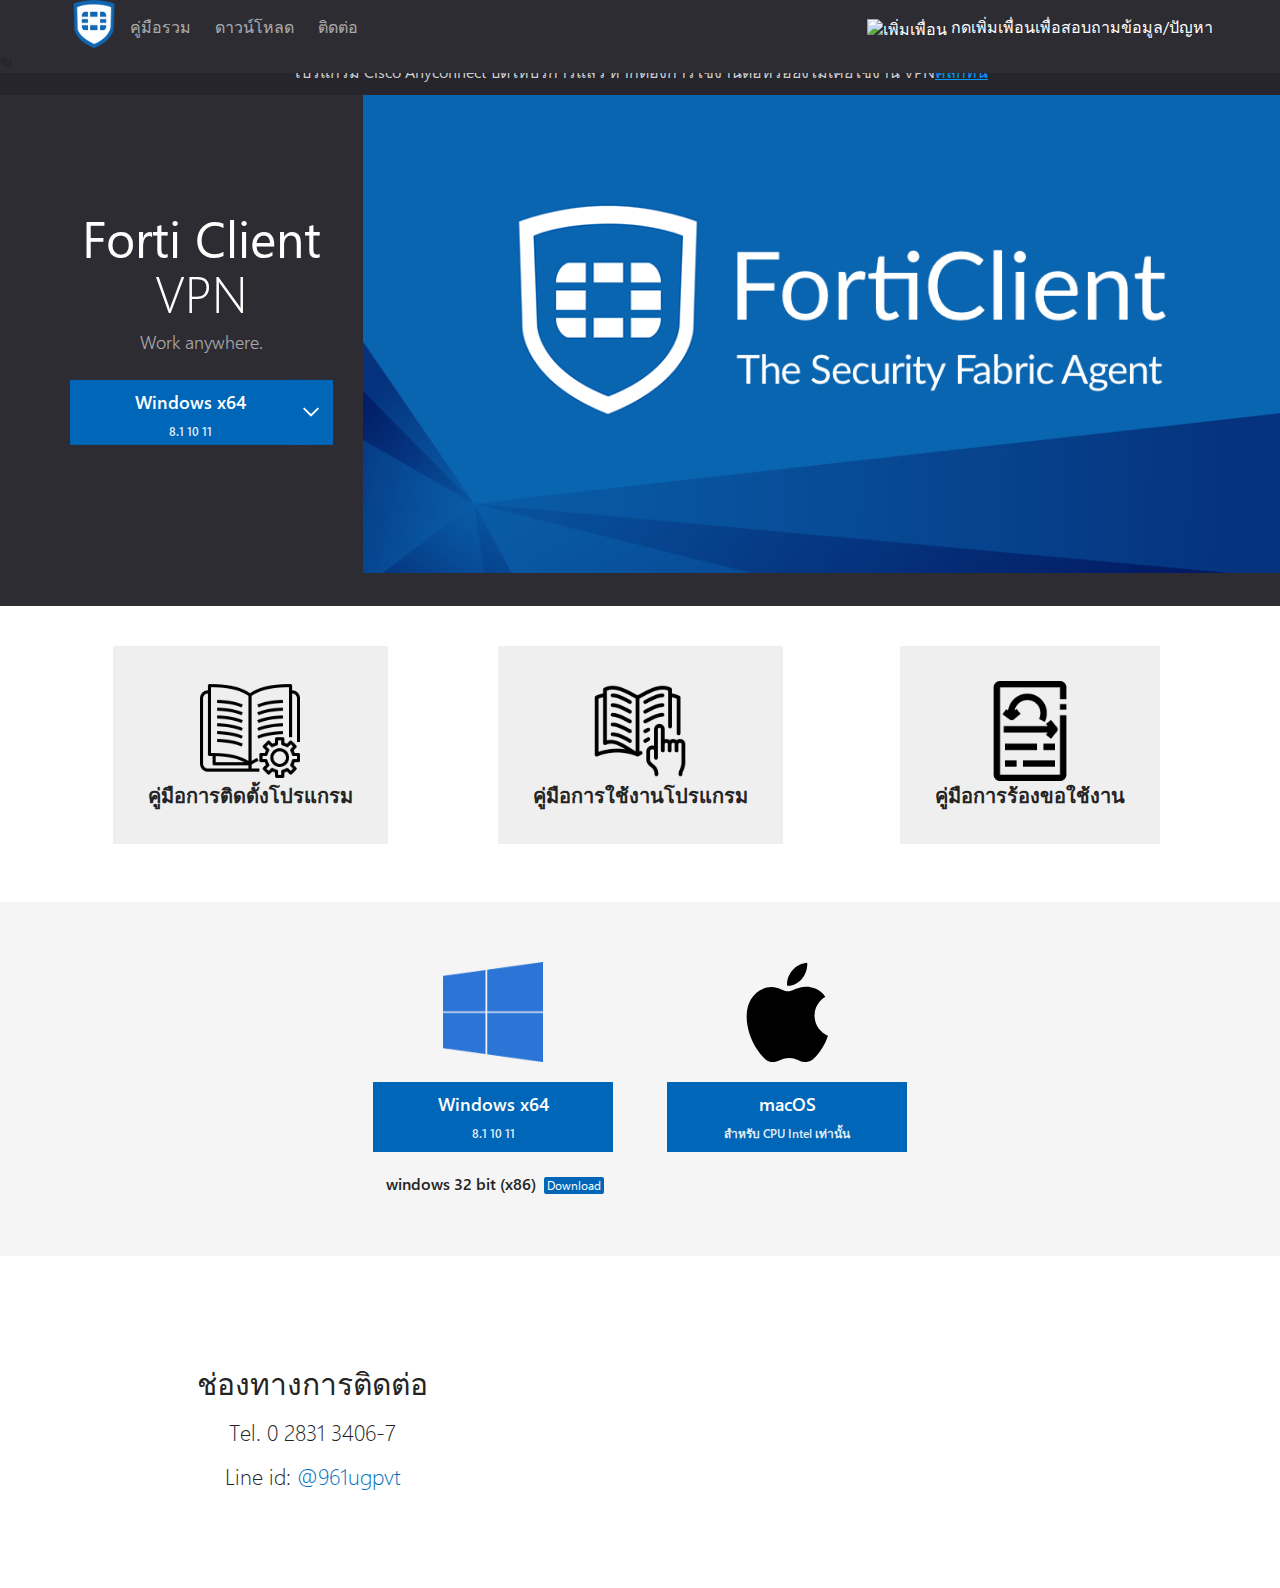
==== commit 01f328f2: "descrip about add line" ====
--- a/index.html
+++ b/index.html
@@ -29,11 +29,11 @@
           	                </ul>
           
           	                <ul class="nav navbar-nav navbar-right" role="presentation">
-          	                   <li><a href="https://lin.ee/IXZnVrP" target="_blank"><img src="https://scdn.line-apps.com/n/line_add_friends/btn/th.png" alt="เพิ่มเพื่อน" height="36" border="0" ></a></li></button>
+          	                   <li><a href="https://lin.ee/IXZnVrP" target="_blank"><img src="https://scdn.line-apps.com/n/line_add_friends/btn/th.png" alt="เพิ่มเพื่อน" height="36" border="0" > กดเพิ่มเพื่อนเพื่อสอบถามข้อมูล/ปัญหา</a></li></button>
                                 
           	                </ul>
           	            </div>
-          	        </div>
+          	        </div>ฆ
           	    </nav>
           	<!-- </div> -->
           </div>
@@ -56,7 +56,7 @@
                 <div id="download-buttons" class="download-hero alt-downloads">
                     <!-- Download for user's current OS -->
                     <div class="primary-buttons">
-                      <a class="link-button" href="https://drive.usercontent.google.com/download?id=1W18sMbjW-dSCOQ0Ag4j1mIBR_HqLy32Y&export=download&authuser=0&confirm=t&uuid=a47991e5-3f6d-491d-9067-3ea6e6df6b5f&at=APZUnTWvs3CaSl7glqOkt0pRFzVC:1701162032728" target="_blank" id="nav-download">
+                      <a class="link-button" href="https://drive.usercontent.google.com/download?id=10xzWSTRw_L1sOFKRRFJ45gT8dhKUtwS7&export=download&authuser=0&confirm=t&uuid=f37636d8-aef5-4898-8609-68e16dbd24ed&at=APvzH3ovHZrMS2o-dLLyRzks_vhS:1735361327883" target="_blank" id="nav-download">
                         Windows x64<small>8.1 10 11</small></a>
                     </div>
                         <button id="download-dropdown" title="Other platforms and Insiders Edition" class="link-button download-dropdown" type="button" aria-haspopup="true" aria-labelledby="download-matrix-label"></button>
@@ -78,7 +78,7 @@
                                 <tr>
                                     <td class="os" scope="row">macOS</td>
                                     <td class="download-type">Installer</td>
-                                    <td><a role="link" href="https://drive.google.com/file/d/1xZ-4vBY6K-WxINO3zidxE2-xnFXLzWLI/view?usp=drive_link" target="_blank">
+                                    <td><a role="link" href="https://drive.usercontent.google.com/download?id=1hzLEQqemECEZDaaiMKlIm7aLsK_LPn91&export=download&authuser=0&confirm=t&uuid=3cb217bb-5456-4800-ab26-fb33afce1bb5&at=APvzH3oA9R-GZE7TxnxTn12-_xbl:1735361650576" target="_blank">
                                         <img class="download-stable-icon" src="images/download_blue.svg" alt="Download Stable">
                                         <img class="download-stable-icon-accessible" src="images/download_yellow.svg" alt="Download Stable">
                                         </a>
@@ -88,9 +88,9 @@
                 
                             <tbody class="os-group">
                                 <tr>
-                                    <td class="os" scope="row">Windows x86</td>
+                                    <td class="os" scope="row">Windows x86 (32bit)</td>
                                     <td class="download-type">Installer</td>
-                                    <td><a role="link" href="https://drive.google.com/file/d/1MEqQChiNO2P0hLGDK0zwARYVns0U-Q-l/view?usp=drive_link" target="_blank">
+                                    <td><a role="link" href="https://drive.usercontent.google.com/download?id=1rkXbrCzuE2-_PimQUgE0N5A5tfv1phIG&export=download&authuser=0&confirm=t&uuid=e8256394-30f9-4eed-a16b-86b80ad0806e&at=AN_67v3kLBGxo5Fthjt8xW9zo_12:1730268603476" target="_blank">
                                         <img class="download-stable-icon" src="images/download_blue.svg" alt="Download Stable">
                                         <img class="download-stable-icon-accessible" src="images/download_yellow.svg" alt="Download Stable">
                                         </a>
@@ -127,14 +127,14 @@
       <div class="buttons">
         <div class="download">
           <div class="logo windows"></div>
-          <a class="link-button" href="https://drive.google.com/file/d/1W18sMbjW-dSCOQ0Ag4j1mIBR_HqLy32Y/view?usp=drive_link" target="_blank" id="nav-download">
+          <a class="link-button" href="https://drive.usercontent.google.com/download?id=10xzWSTRw_L1sOFKRRFJ45gT8dhKUtwS7&export=download&authuser=0&confirm=t&uuid=f37636d8-aef5-4898-8609-68e16dbd24ed&at=APvzH3ovHZrMS2o-dLLyRzks_vhS:1735361327883" target="_blank" id="nav-download">
             Windows x64<small>8.1 10 11</small></a>
     
           <table class="win-downloads">
             <tbody>
               <tr>
                 <td><strong>windows 32 bit (x86)</strong></td>
-                <td><a class="dlink platform-link" href="https://drive.google.com/file/d/1MEqQChiNO2P0hLGDK0zwARYVns0U-Q-l/view?usp=drive_link" target="_blank" role="link" aria-label="Windows User install 64-bit x64">Download</a></td>
+                <td><a class="dlink platform-link" href="https://drive.usercontent.google.com/download?id=1rkXbrCzuE2-_PimQUgE0N5A5tfv1phIG&export=download&authuser=0&confirm=t&uuid=e8256394-30f9-4eed-a16b-86b80ad0806e&at=AN_67v3kLBGxo5Fthjt8xW9zo_12:1730268603476" target="_blank" role="link" aria-label="Windows User install 64-bit x64">Download</a></td>
               </tr>
               
             </tbody>
@@ -142,7 +142,7 @@
         </div>
         <div class="download">
           <div class="logo mac"></div>
-          <a class="link-button" href="https://drive.google.com/file/d/1xZ-4vBY6K-WxINO3zidxE2-xnFXLzWLI/view?usp=drive_link" target="_blank" id="nav-download">
+          <a class="link-button" href="https://drive.usercontent.google.com/download?id=1hzLEQqemECEZDaaiMKlIm7aLsK_LPn91&export=download&authuser=0&confirm=t&uuid=3cb217bb-5456-4800-ab26-fb33afce1bb5&at=APvzH3oA9R-GZE7TxnxTn12-_xbl:1735361650576" target="_blank" id="nav-download">
             macOS<small>สำหรับ CPU Intel เท่านั้น</small></a>
     
   
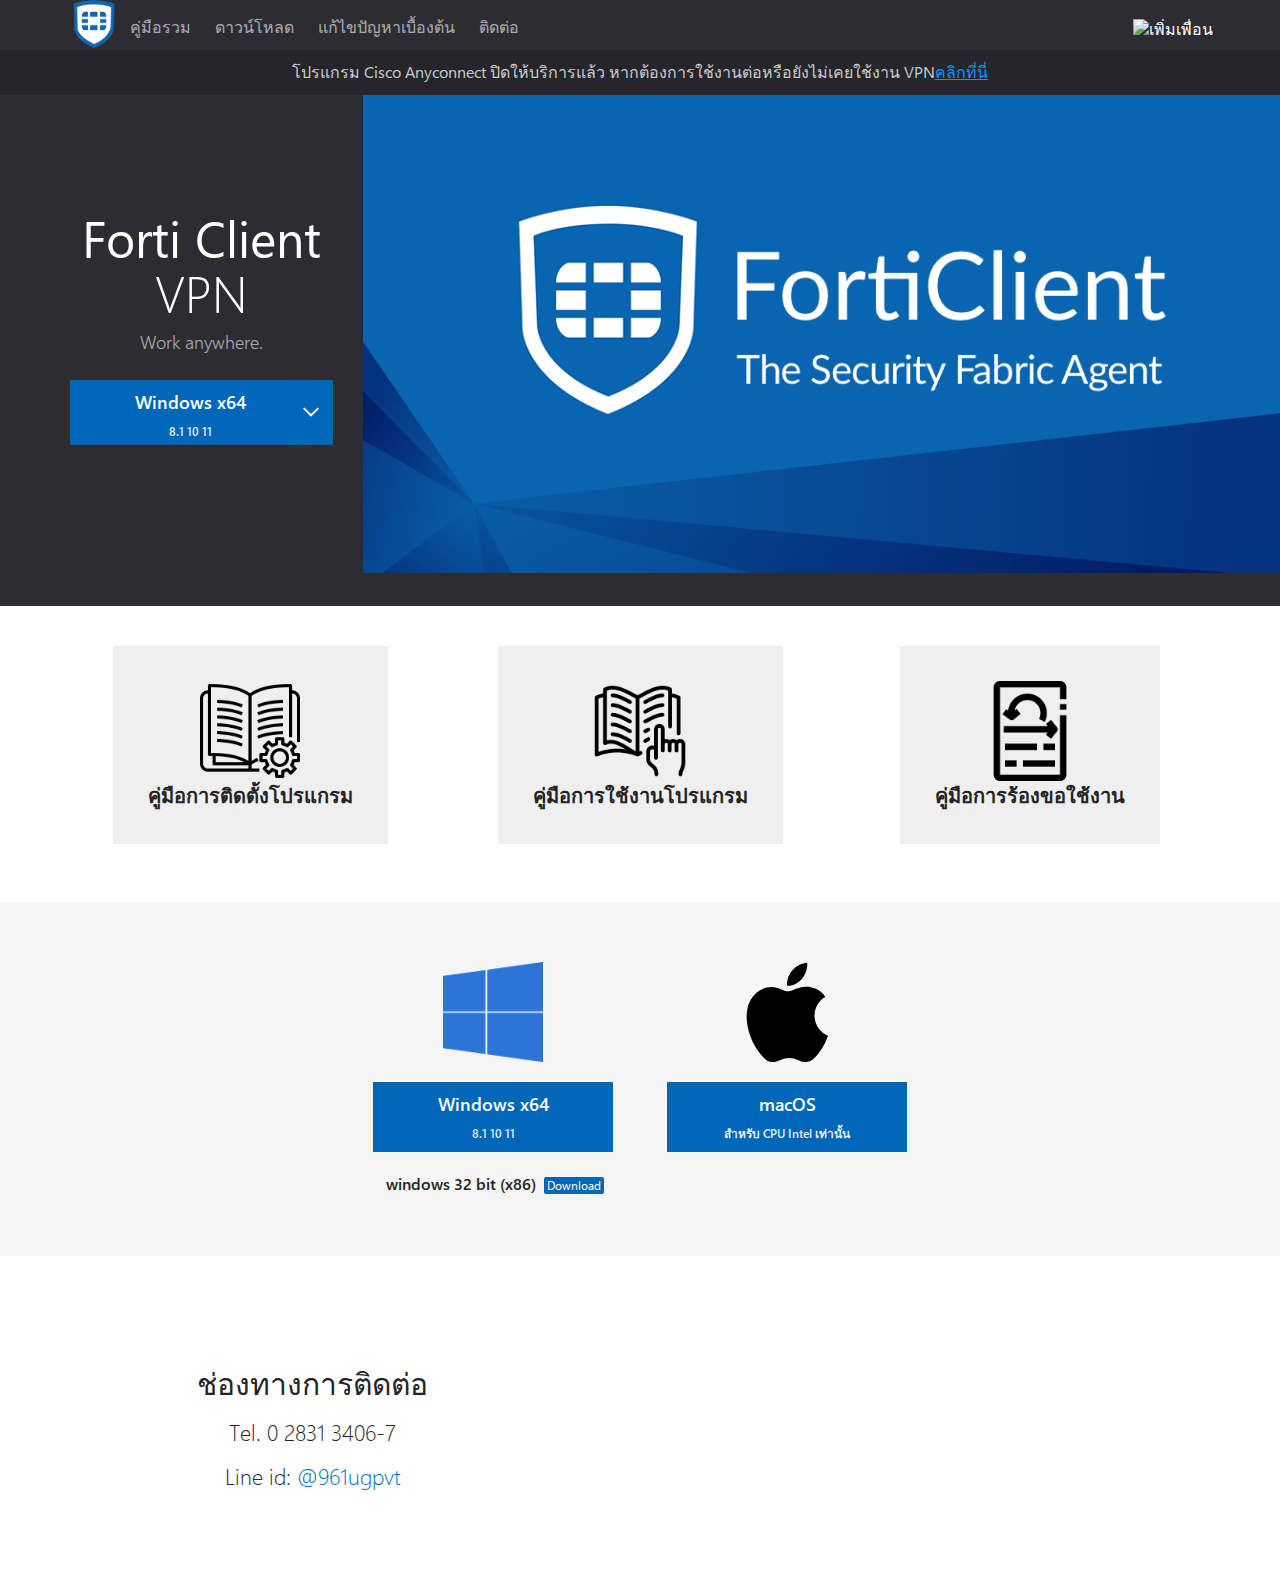
==== commit 7d6b1e0e: "add support.html" ====
--- a/index.html
+++ b/index.html
@@ -25,15 +25,16 @@
           	                <ul class="nav navbar-nav navbar-left">
           	                    <li><a id="nav-docs" href="#manaul">คู่มือรวม</a></li>
           	                    <li><a id="nav-updates" href="#alt-downloads">ดาวน์โหลด</a></li>
+                                <li><a id="nav-support" href="support.html">แก้ไขปัญหาเบื้องต้น</a></li>
           	                    <li><a id="nav-blogs" href="#contact">ติดต่อ</a></li>
           	                </ul>
           
           	                <ul class="nav navbar-nav navbar-right" role="presentation">
-          	                   <li><a href="https://lin.ee/IXZnVrP" target="_blank"><img src="https://scdn.line-apps.com/n/line_add_friends/btn/th.png" alt="เพิ่มเพื่อน" height="36" border="0" > กดเพิ่มเพื่อนเพื่อสอบถามข้อมูล/ปัญหา</a></li></button>
+          	                   <li><a href="https://lin.ee/IXZnVrP" target="_blank"><img src="https://scdn.line-apps.com/n/line_add_friends/btn/th.png" alt="เพิ่มเพื่อน" height="36" border="0" ></a></li></button>
                                 
           	                </ul>
           	            </div>
-          	        </div>ฆ
+          	        </div>
           	    </nav>
           	<!-- </div> -->
           </div>
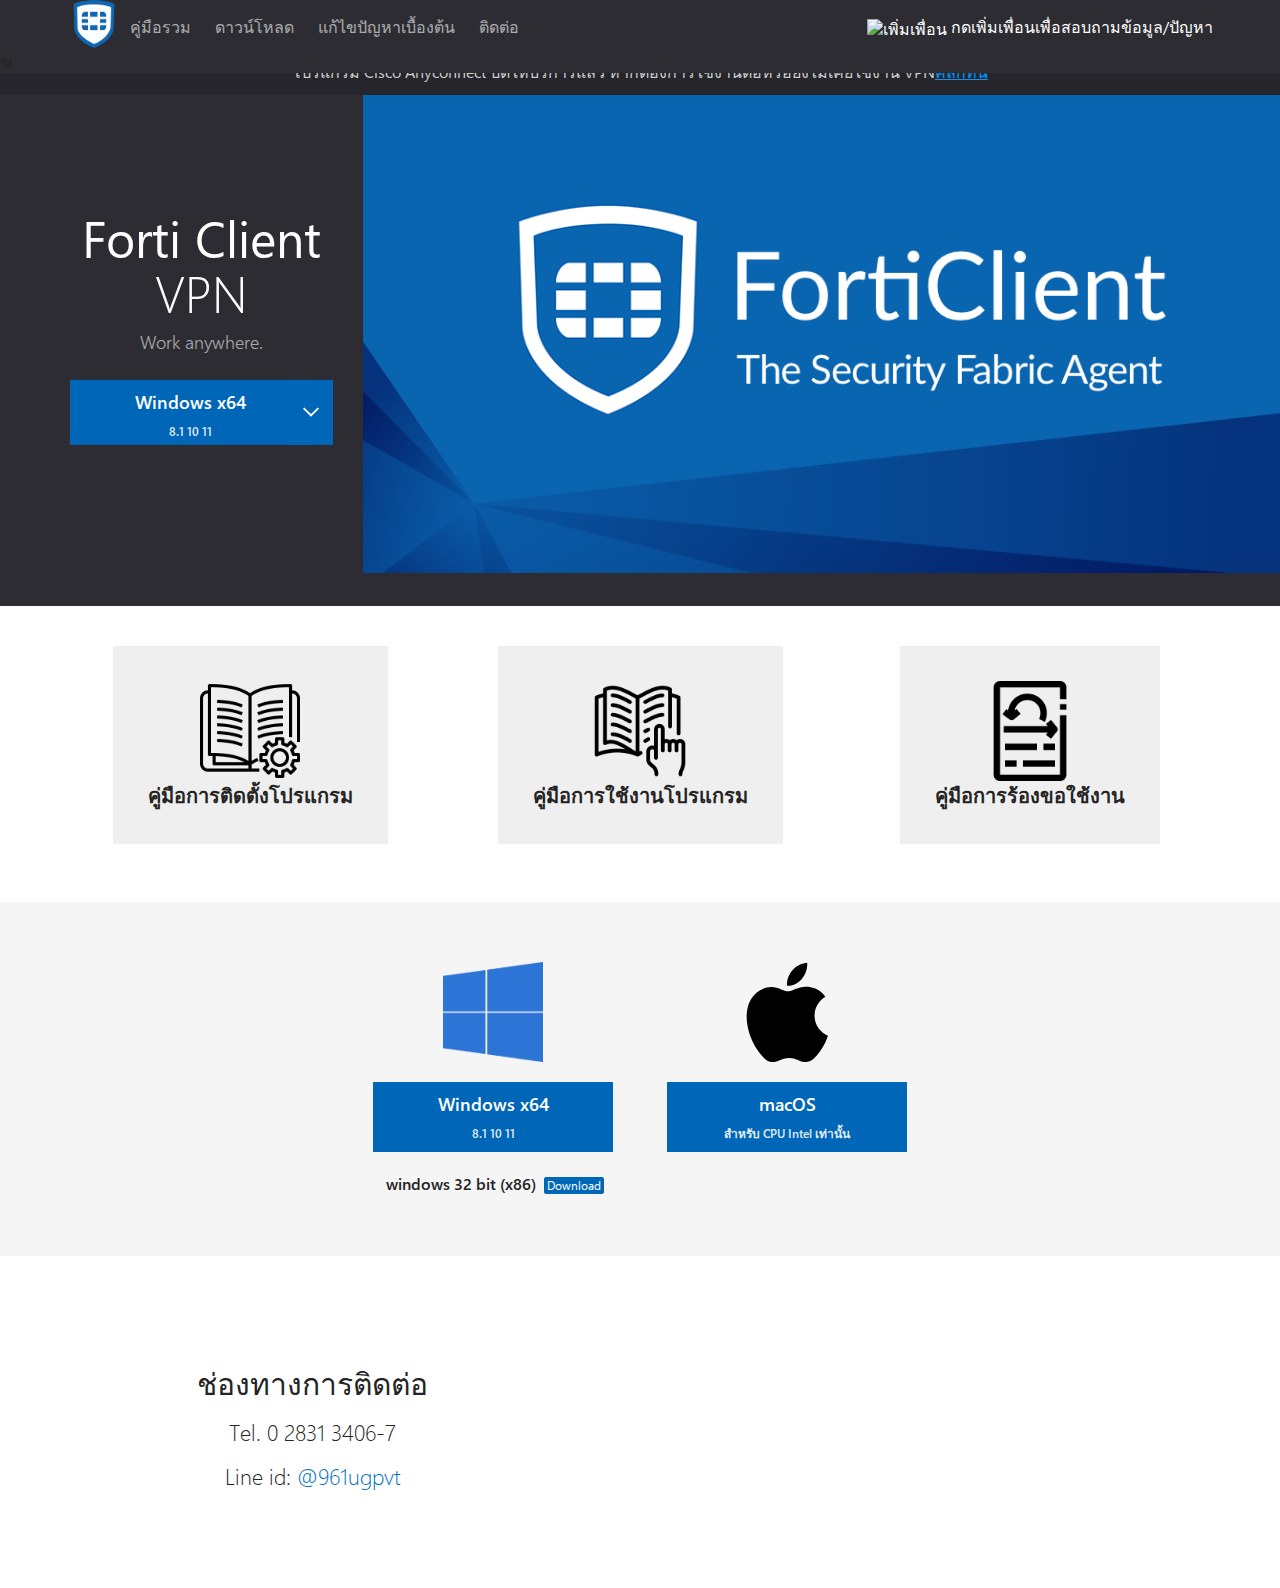
==== commit 9e03b3f5: "Merge branch 'main' of https://github.com/docs-spaces/thpvpn2" ====
--- a/index.html
+++ b/index.html
@@ -30,11 +30,11 @@
           	                </ul>
           
           	                <ul class="nav navbar-nav navbar-right" role="presentation">
-          	                   <li><a href="https://lin.ee/IXZnVrP" target="_blank"><img src="https://scdn.line-apps.com/n/line_add_friends/btn/th.png" alt="เพิ่มเพื่อน" height="36" border="0" ></a></li></button>
+          	                   <li><a href="https://lin.ee/IXZnVrP" target="_blank"><img src="https://scdn.line-apps.com/n/line_add_friends/btn/th.png" alt="เพิ่มเพื่อน" height="36" border="0" > กดเพิ่มเพื่อนเพื่อสอบถามข้อมูล/ปัญหา</a></li></button>
                                 
           	                </ul>
           	            </div>
-          	        </div>
+          	        </div>ฆ
           	    </nav>
           	<!-- </div> -->
           </div>
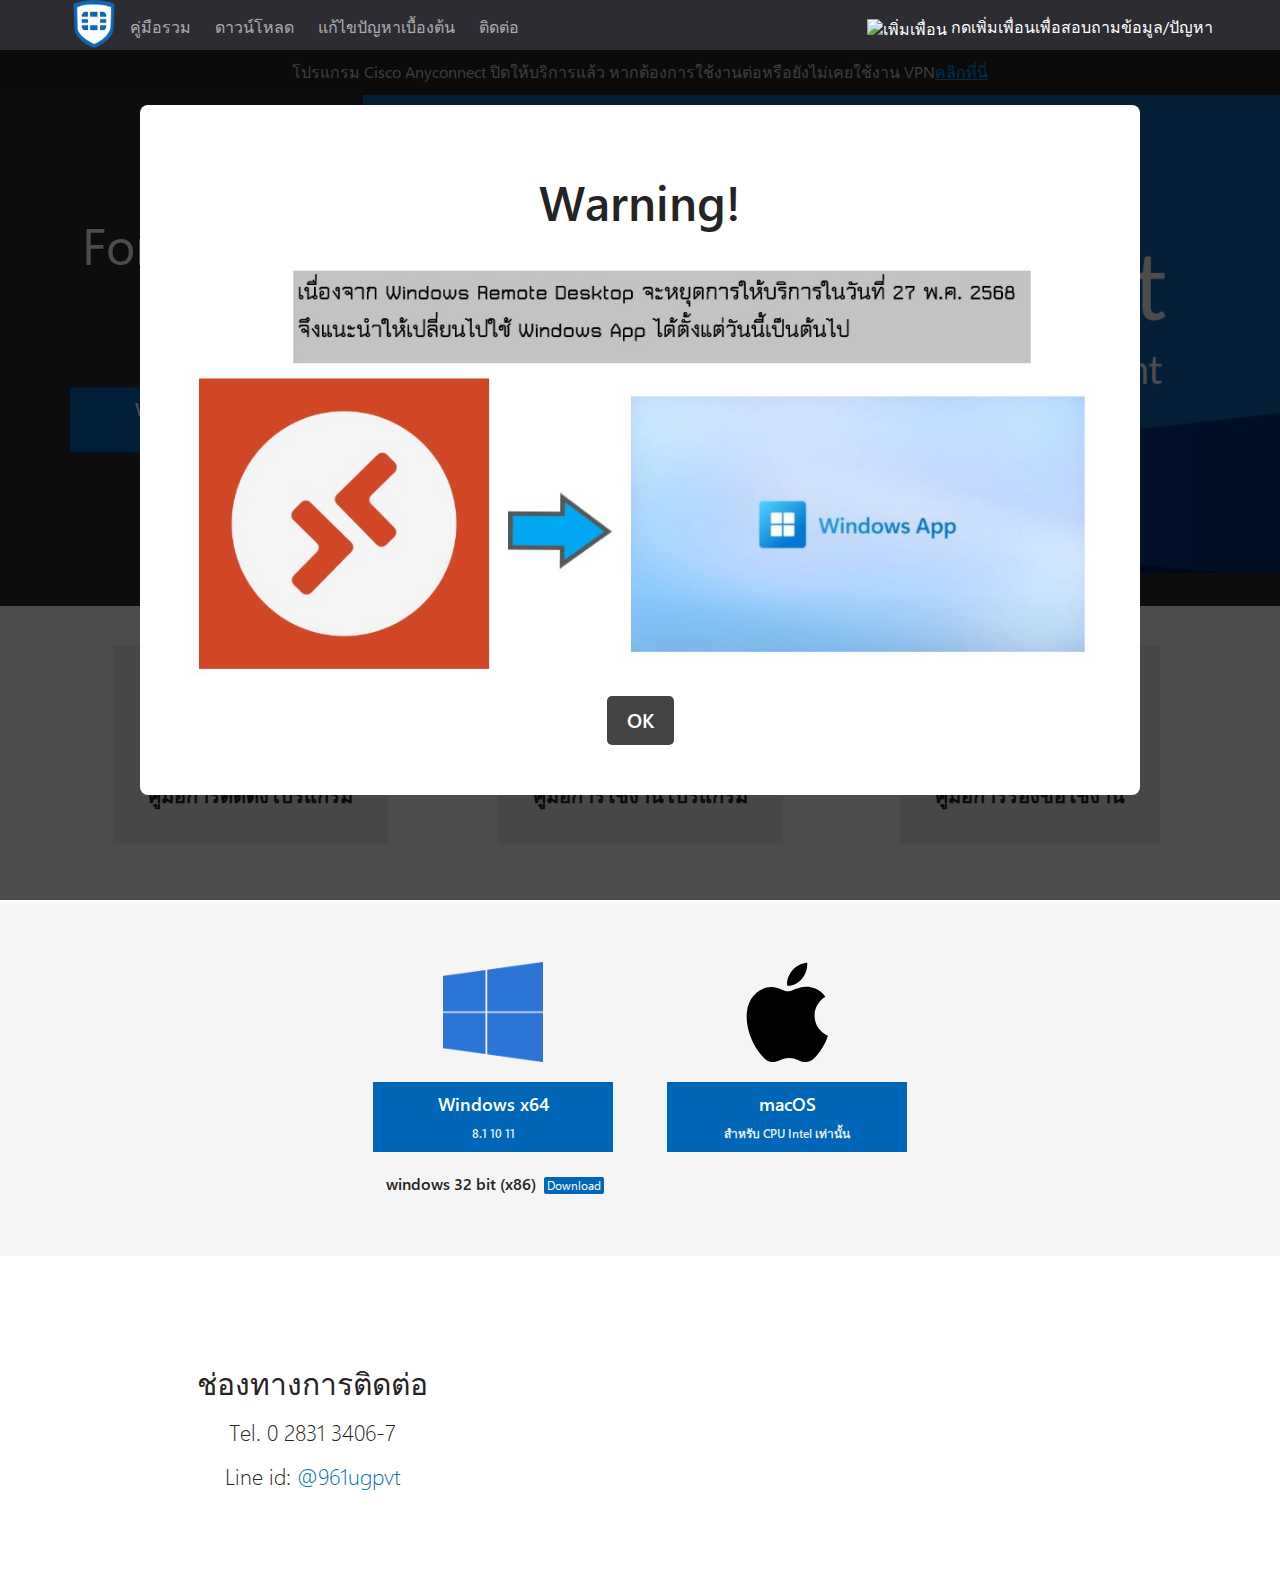
==== commit c855f974: "add popup" ====
--- a/index.html
+++ b/index.html
@@ -1,168 +1,153 @@
-<!DOCTYPE html><html lang="en"><head>
-  <head>
+<!DOCTYPE html>
+<html lang="en">
+<head>
     <title>docs THP VPN</title>
     <meta charset="utf-8">
     <meta name="viewport" content="width=device-width, initial-scale=1">
     <link rel="stylesheet" href="css/bootstrap.min.css">
     <link rel="stylesheet" href="css/style.css">
+    <link rel="stylesheet" href="css/popup.css">
     <link rel="icon" type="images/x-icon" href="images/apple-touch-icon.png">
-    <style>img { max-width: 150%;width: 1000; }</style>
-    
-  </head>
-
+    <style>img { max-width: 150%; width: 1000; }</style>
+</head>
 <body class="home">
-
-  <div id="main">
-          <div class="navbar-fixed-container">
-          	<div class="navbar navbar-inverse navbar-fixed-top " data-spy="affix" data-offset-top="1">
-          		    <nav role="navigation" aria-label="Top Level">
-          	        <div class="container">
-                      <div class="navbar-header">
-                        <a class="navbar-fixed-container"  href="#"><img src="images/apple-touch-icon.png" alt="..." height="48"></a>
-                      </div>
-          	            <div class="navbar-collapse collapse">
-                          
-          	                <ul class="nav navbar-nav navbar-left">
-          	                    <li><a id="nav-docs" href="#manaul">คู่มือรวม</a></li>
-          	                    <li><a id="nav-updates" href="#alt-downloads">ดาวน์โหลด</a></li>
+    <div id="main">
+        <div class="navbar-fixed-container">
+            <div class="navbar navbar-inverse navbar-fixed-top" data-spy="affix" data-offset-top="1">
+                <nav role="navigation" aria-label="Top Level">
+                    <div class="container">
+                        <div class="navbar-header">
+                            <a class="navbar-fixed-container" href="#"><img src="images/apple-touch-icon.png" alt="..." height="48"></a>
+                        </div>
+                        <div class="navbar-collapse collapse">
+                            <ul class="nav navbar-nav navbar-left">
+                                <li><a id="nav-docs" href="#manaul">คู่มือรวม</a></li>
+                                <li><a id="nav-updates" href="#alt-downloads">ดาวน์โหลด</a></li>
                                 <li><a id="nav-support" href="support.html">แก้ไขปัญหาเบื้องต้น</a></li>
-          	                    <li><a id="nav-blogs" href="#contact">ติดต่อ</a></li>
-          	                </ul>
-          
-          	                <ul class="nav navbar-nav navbar-right" role="presentation">
-          	                   <li><a href="https://lin.ee/IXZnVrP" target="_blank"><img src="https://scdn.line-apps.com/n/line_add_friends/btn/th.png" alt="เพิ่มเพื่อน" height="36" border="0" > กดเพิ่มเพื่อนเพื่อสอบถามข้อมูล/ปัญหา</a></li></button>
-                                
-          	                </ul>
-          	            </div>
-          	        </div>ฆ
-          	    </nav>
-          	<!-- </div> -->
-          </div>
-    </div>          <div class="updates-banner home ">
-              <div class="container">
-                  <p class="message"> โปรแกรม Cisco Anyconnect ปิดให้บริการแล้ว หากต้องการใช้งานต่อหรือยังไม่เคยใช้งาน VPN<a href="docs/คู่มือการใช้งานระบบ IT Service .pdf" target="_blank" >คลิกที่นี่</a></p>
-              </div>
-              <div tabindex="0" role="button" title="Dismiss this update" class="dismiss-btn" id="banner-dismiss-btn"><span class="sr-only">Dismiss this update</span><span aria-hidden="true" class="glyph-icon"></span></div>
-          </div>      <div role="main" id="main-content">
-        <div class="jumbotron home">
-    <div class="container">
-        <div class="row">
-            <div class="col-md-3 copy">
-                <h1><strong>Forti Client</strong>VPN</h1>
-                <div class="lead">
-                    <p>
-                        Work anywhere.</p>
+                                <li><a id="nav-blogs" href="#contact">ติดต่อ</a></li>
+                            </ul>
+                            <ul class="nav navbar-nav navbar-right" role="presentation">
+                                <li><a href="https://lin.ee/IXZnVrP" target="_blank"><img src="https://scdn.line-apps.com/n/line_add_friends/btn/th.png" alt="เพิ่มเพื่อน" width="100" height="30" border="0"> กดเพิ่มเพื่อนเพื่อสอบถามข้อมูล/ปัญหา</a></li>
+                            </ul>
+                        </div>
+                    </div>
+                </nav>
+            </div>
+        </div>
+        <div class="updates-banner home">
+            <div class="container">
+                <p class="message"> โปรแกรม Cisco Anyconnect ปิดให้บริการแล้ว หากต้องการใช้งานต่อหรือยังไม่เคยใช้งาน VPN<a href="docs/คู่มือการใช้งานระบบ IT Service .pdf" target="_blank">คลิกที่นี่</a></p>
+            </div>
+            <div tabindex="0" role="button" title="Dismiss this update" class="dismiss-btn" id="banner-dismiss-btn"><span class="sr-only">Dismiss this update</span><span aria-hidden="true" class="glyph-icon"></span></div>
+        </div>
+        <div role="main" id="main-content">
+            <div class="jumbotron home">
+                <div class="container">
+                    <div class="row">
+                        <div class="col-md-3 copy">
+                            <h1><strong>Forti Client</strong>VPN</h1>
+                            <div class="lead">
+                                <p>Work anywhere.</p>
+                            </div>
+                            <div id="download-buttons" class="download-hero alt-downloads">
+                                <div class="primary-buttons">
+                                    <a class="link-button" href="https://drive.usercontent.google.com/download?id=10xzWSTRw_L1sOFKRRFJ45gT8dhKUtwS7&export=download&authuser=0&confirm=t&uuid=f37636d8-aef5-4898-8609-68e16dbd24ed&at=APvzH3ovHZrMS2o-dLLyRzks_vhS:1735361327883" target="_blank" id="nav-download">
+                                        Windows x64<small>8.1 10 11</small></a>
+                                </div>
+                                <button id="download-dropdown" title="Other platforms and Insiders Edition" class="link-button download-dropdown" type="button" aria-haspopup="true" aria-labelledby="download-matrix-label"></button>
+                                <div id="download-matrix" aria-expanded="false" aria-labelledby="download-matrix-label" role="menu">
+                                    <table>
+                                        <colgroup>
+                                            <col span="3">
+                                            <col span="2" class="insiders-column">
+                                        </colgroup>
+                                        <thead>
+                                            <tr>
+                                                <th scope="col"></th>
+                                                <th scope="col"></th>
+                                                <th class="build-header" scope="col">User</th>
+                                            </tr>
+                                        </thead>
+                                        <tbody class="os-group">
+                                            <tr>
+                                                <td class="os" scope="row">macOS</td>
+                                                <td class="download-type">Installer</td>
+                                                <td><a role="link" href="https://drive.usercontent.google.com/download?id=1hzLEQqemECEZDaaiMKlIm7aLsK_LPn91&export=download&authuser=0&confirm=t&uuid=3cb217bb-5456-4800-ab26-fb33afce1bb5&at=APvzH3oA9R-GZE7TxnxTn12-_xbl:1735361650576" target="_blank">
+                                                    <img class="download-stable-icon" src="images/download_blue.svg" alt="Download Stable">
+                                                    <img class="download-stable-icon-accessible" src="images/download_yellow.svg" alt="Download Stable">
+                                                    </a>
+                                                </td>
+                                            </tr>
+                                        </tbody>
+                                        <tbody class="os-group">
+                                            <tr>
+                                                <td class="os" scope="row">Windows x86 (32bit)</td>
+                                                <td class="download-type">Installer</td>
+                                                <td><a role="link" href="https://drive.usercontent.google.com/download?id=1rkXbrCzuE2-_PimQUgE0N5A5tfv1phIG&export=download&authuser=0&confirm=t&uuid=e8256394-30f9-4eed-a16b-86b80ad0806e&at=AN_67v3kLBGxo5Fthjt8xW9zo_12:1730268603476" target="_blank">
+                                                    <img class="download-stable-icon" src="images/download_blue.svg" alt="Download Stable">
+                                                    <img class="download-stable-icon-accessible" src="images/download_yellow.svg" alt="Download Stable">
+                                                    </a>
+                                                </td>
+                                            </tr>
+                                        </tbody>
+                                    </table>
+                                </div>
+                            </div>
+                        </div>
+                        <div class="col-sm-7 col-xs-3">
+                            <img class="download-icon" src="images/unnamed.png">
+                        </div>
+                    </div>
                 </div>
-
-                <div id="download-buttons" class="download-hero alt-downloads">
-                    <!-- Download for user's current OS -->
-                    <div class="primary-buttons">
-                      <a class="link-button" href="https://drive.usercontent.google.com/download?id=10xzWSTRw_L1sOFKRRFJ45gT8dhKUtwS7&export=download&authuser=0&confirm=t&uuid=f37636d8-aef5-4898-8609-68e16dbd24ed&at=APvzH3ovHZrMS2o-dLLyRzks_vhS:1735361327883" target="_blank" id="nav-download">
-                        Windows x64<small>8.1 10 11</small></a>
+            </div>
+            <div id="manaul" class="value-props">
+                <div class="container">
+                    <div class="row">
+                        <div class="col-md-4 col-xs-6"><a class="value-prop" id="" href="https://drive.google.com/drive/folders/1BemTgVOzoAbQRNlOjLrfPfoh1gvj32aT?usp=drive_link" target="_blank"><button><div class=""> <img src="images/install.png" width="100" height="100"></div>คู่มือการติดตั้งโปรแกรม</a></div></button>
+                        <div class="col-md-4 col-xs-6"><a class="value-prop" id="" href="docs/คู่เข้าใช้งาน VPN Forticlient สำหรับ windows.pdf " target="_blank"><button><div class=""> <img src="images/book.png" width="100" height="100" alt=""></div>คู่มือการใช้งานโปรแกรม</a></div></button>
+                        <div class="col-md-4 col-xs-6"><a class="value-prop" id="" href="docs/คู่มือการใช้งานระบบ IT Service .pdf" target="_blank"><button><div class=""> <img src="images/request.png" width="100" height="100" alt=""></div>คู่มือการร้องขอใช้งาน</a></div></button>
                     </div>
-                        <button id="download-dropdown" title="Other platforms and Insiders Edition" class="link-button download-dropdown" type="button" aria-haspopup="true" aria-labelledby="download-matrix-label"></button>
-                    <div id="download-matrix" aria-expanded="false" aria-labelledby="download-matrix-label" role="menu">
-                        <table>
-                            <colgroup>
-                                <col span="3">
-                                <col span="2" class="insiders-column">
-                            </colgroup>
-                            <thead>
-                                <tr>
-                                    <th scope="col"></th>
-                                    <th scope="col"></th>
-                                    <th class="build-header" scope="col">User</th>
-                                </tr>
-                            </thead>
-                
-                            <tbody class="os-group">
-                                <tr>
-                                    <td class="os" scope="row">macOS</td>
-                                    <td class="download-type">Installer</td>
-                                    <td><a role="link" href="https://drive.usercontent.google.com/download?id=1hzLEQqemECEZDaaiMKlIm7aLsK_LPn91&export=download&authuser=0&confirm=t&uuid=3cb217bb-5456-4800-ab26-fb33afce1bb5&at=APvzH3oA9R-GZE7TxnxTn12-_xbl:1735361650576" target="_blank">
-                                        <img class="download-stable-icon" src="images/download_blue.svg" alt="Download Stable">
-                                        <img class="download-stable-icon-accessible" src="images/download_yellow.svg" alt="Download Stable">
-                                        </a>
-                                    </td>
-                                </tr>
-                            </tbody>
-                
-                            <tbody class="os-group">
-                                <tr>
-                                    <td class="os" scope="row">Windows x86 (32bit)</td>
-                                    <td class="download-type">Installer</td>
-                                    <td><a role="link" href="https://drive.usercontent.google.com/download?id=1rkXbrCzuE2-_PimQUgE0N5A5tfv1phIG&export=download&authuser=0&confirm=t&uuid=e8256394-30f9-4eed-a16b-86b80ad0806e&at=AN_67v3kLBGxo5Fthjt8xW9zo_12:1730268603476" target="_blank">
-                                        <img class="download-stable-icon" src="images/download_blue.svg" alt="Download Stable">
-                                        <img class="download-stable-icon-accessible" src="images/download_yellow.svg" alt="Download Stable">
-                                        </a>
-                                    </td>
-                                </tr>
-                            </tbody>
-                        </table>
+                    <br></br>
+                </div>
+            </div>
+            <div class="swimlane-container">
+                <div id="alt-downloads" class="swimlane alt-downloads download-buttons">
+                    <div class="buttons">
+                        <div class="download">
+                            <div class="logo windows"></div>
+                            <a class="link-button" href="https://drive.usercontent.google.com/download?id=10xzWSTRw_L1sOFKRRFJ45gT8dhKUtwS7&export=download&authuser=0&confirm=t&uuid=f37636d8-aef5-4898-8609-68e16dbd24ed&at=APvzH3ovHZrMS2o-dLLyRzks_vhS:1735361327883" target="_blank" id="nav-download">
+                                Windows x64<small>8.1 10 11</small></a>
+                            <table class="win-downloads">
+                                <tbody>
+                                    <tr>
+                                        <td><strong>windows 32 bit (x86)</strong></td>
+                                        <td><a class="dlink platform-link" href="https://drive.usercontent.google.com/download?id=1rkXbrCzuE2-_PimQUgE0N5A5tfv1phIG&export=download&authuser=0&confirm=t&uuid=e8256394-30f9-4eed-a16b-86b80ad0806e&at=AN_67v3kLBGxo5Fthjt8xW9zo_12:1730268603476" target="_blank" role="link" aria-label="Windows User install 64-bit x64">Download</a></td>
+                                    </tr>
+                                </tbody>
+                            </table>
+                        </div>
+                        <div class="download">
+                            <div class="logo mac"></div>
+                            <a class="link-button" href="https://drive.usercontent.google.com/download?id=1hzLEQqemECEZDaaiMKlIm7aLsK_LPn91&export=download&authuser=0&confirm=t&uuid=3cb217bb-5456-4800-ab26-fb33afce1bb5&at=APvzH3oA9R-GZE7TxnxTn12-_xbl:1735361650576" target="_blank" id="nav-download">
+                                macOS<small>สำหรับ CPU Intel เท่านั้น</small></a>
+                        </div>
                     </div>
-                    </p>
-                </div>            </div>
-            <div class="col-sm-7 col-xs-3">
-              <img class="download-icon" src="images/unnamed.png" >
-                <!-- <div class="screenshot"></div> -->
+                </div>
+                <div id="contact" class="row">
+                    <div class="col-md-6">
+                        <div class="terms text-center">
+                            <br></br>
+                            <br></br>
+                            <h2>ช่องทางการติดต่อ</h2>
+                            <h3>Tel. 0 2831 3406-7</h3>
+                            <p class="call-to-action"><h3>Line id: <a href="https://lin.ee/IXZnVrP" target="_blank" id="alt-downloads-insiders">@961ugpvt</h3></a></p>
+                        </div>
+                    </div>
+                </div>
             </div>
         </div>
     </div>
-</div>
-<div id="manaul" class="value-props">
-  
-    <div class="container">
-      
-        <div class="row">
-          <div class="col-md-4 col-xs-6"><a class="value-prop" id="" href="https://drive.google.com/drive/folders/1BemTgVOzoAbQRNlOjLrfPfoh1gvj32aT?usp=drive_link" target="_blank"><button><div class=""> <img src="images/install.png" width="100" height="100"></div>คู่มือการติดตั้งโปรแกรม</a></div></button>
-          <div class="col-md-4 col-xs-6"><a class="value-prop" id="" href="docs/คู่เข้าใช้งาน VPN Forticlient สำหรับ windows.pdf " target="_blank"><button><div class=""> <img src="images/book.png" width="100" height="100" alt=""></div>คู่มือการใช้งานโปรแกรม</a></div></button>
-          <div class="col-md-4 col-xs-6"><a class="value-prop" id="" href="docs/คู่มือการใช้งานระบบ IT Service .pdf" target="_blank"><button><div class=""> <img src="images/request.png" width="100" height="100" alt=""></div>คู่มือการร้องขอใช้งาน</a></div></button>
-        </div>
-        <br></br>
-    </div>
-</div>
-
-<!-- <!-- Swimlanes -->
-<div class="swimlane-container">
-    <div id="alt-downloads" class="swimlane alt-downloads download-buttons">
-      <div class="buttons">
-        <div class="download">
-          <div class="logo windows"></div>
-          <a class="link-button" href="https://drive.usercontent.google.com/download?id=10xzWSTRw_L1sOFKRRFJ45gT8dhKUtwS7&export=download&authuser=0&confirm=t&uuid=f37636d8-aef5-4898-8609-68e16dbd24ed&at=APvzH3ovHZrMS2o-dLLyRzks_vhS:1735361327883" target="_blank" id="nav-download">
-            Windows x64<small>8.1 10 11</small></a>
-    
-          <table class="win-downloads">
-            <tbody>
-              <tr>
-                <td><strong>windows 32 bit (x86)</strong></td>
-                <td><a class="dlink platform-link" href="https://drive.usercontent.google.com/download?id=1rkXbrCzuE2-_PimQUgE0N5A5tfv1phIG&export=download&authuser=0&confirm=t&uuid=e8256394-30f9-4eed-a16b-86b80ad0806e&at=AN_67v3kLBGxo5Fthjt8xW9zo_12:1730268603476" target="_blank" role="link" aria-label="Windows User install 64-bit x64">Download</a></td>
-              </tr>
-              
-            </tbody>
-          </table>
-        </div>
-        <div class="download">
-          <div class="logo mac"></div>
-          <a class="link-button" href="https://drive.usercontent.google.com/download?id=1hzLEQqemECEZDaaiMKlIm7aLsK_LPn91&export=download&authuser=0&confirm=t&uuid=3cb217bb-5456-4800-ab26-fb33afce1bb5&at=APvzH3oA9R-GZE7TxnxTn12-_xbl:1735361650576" target="_blank" id="nav-download">
-            macOS<small>สำหรับ CPU Intel เท่านั้น</small></a>
-    
-  
-          </table>
-        </div>
-      </div>
-    
-    </div>
-    <div id="contact" class="row">
-      <div class="col-md-6">
-          <div class="terms text-center">
-            <br></br>
-            <br></br>
-            <h2>ช่องทางการติดต่อ</h2>
-              <h3>Tel. 0 2831 3406-7</h3>
-              <p class="call-to-action"><h3>Line id: <a href="https://lin.ee/IXZnVrP" target="_blank" id="alt-downloads-insiders">@961ugpvt</h3></a></p>
-          </div>
-      </div>
-  </div>
-</div>
-  <script src="js/index.js"></script>
-</body></html>
+    <script src="js/index.js"></script>
+    <script src="js/popup.js"></script>
+</body>
+</html>
--- a/css/popup.css
+++ b/css/popup.css
@@ -0,0 +1,46 @@
+/* Styles for the popup warning */
+.popup-overlay {
+    position: fixed;
+    top: 0;
+    left: 0;
+    width: 100%;
+    height: 100%;
+    background-color: rgba(0, 0, 0, 0.7);
+    display: flex;
+    justify-content: center;
+    align-items: center;
+    z-index: 1000;
+}
+
+.popup-content {
+    background-color: #fff;
+    padding: 50px;
+    border-radius: 8px;
+    text-align: center;
+    max-width: 1000px;
+    width: 80%;
+}
+
+.popup-content h1 {s
+    margin-top: 0;
+}
+
+.popup-content img {
+    max-width: 100%;
+    height: auto;
+    margin-top: 20px;
+}
+
+.popup-content button {
+    margin-top: 20px;
+    padding: 10px 20px;
+    background-color: #444;
+    color: #fff;
+    border: none;
+    border-radius: 5px;
+    cursor: pointer;
+}
+
+.popup-content button:hover {
+    background-color: #333;
+}